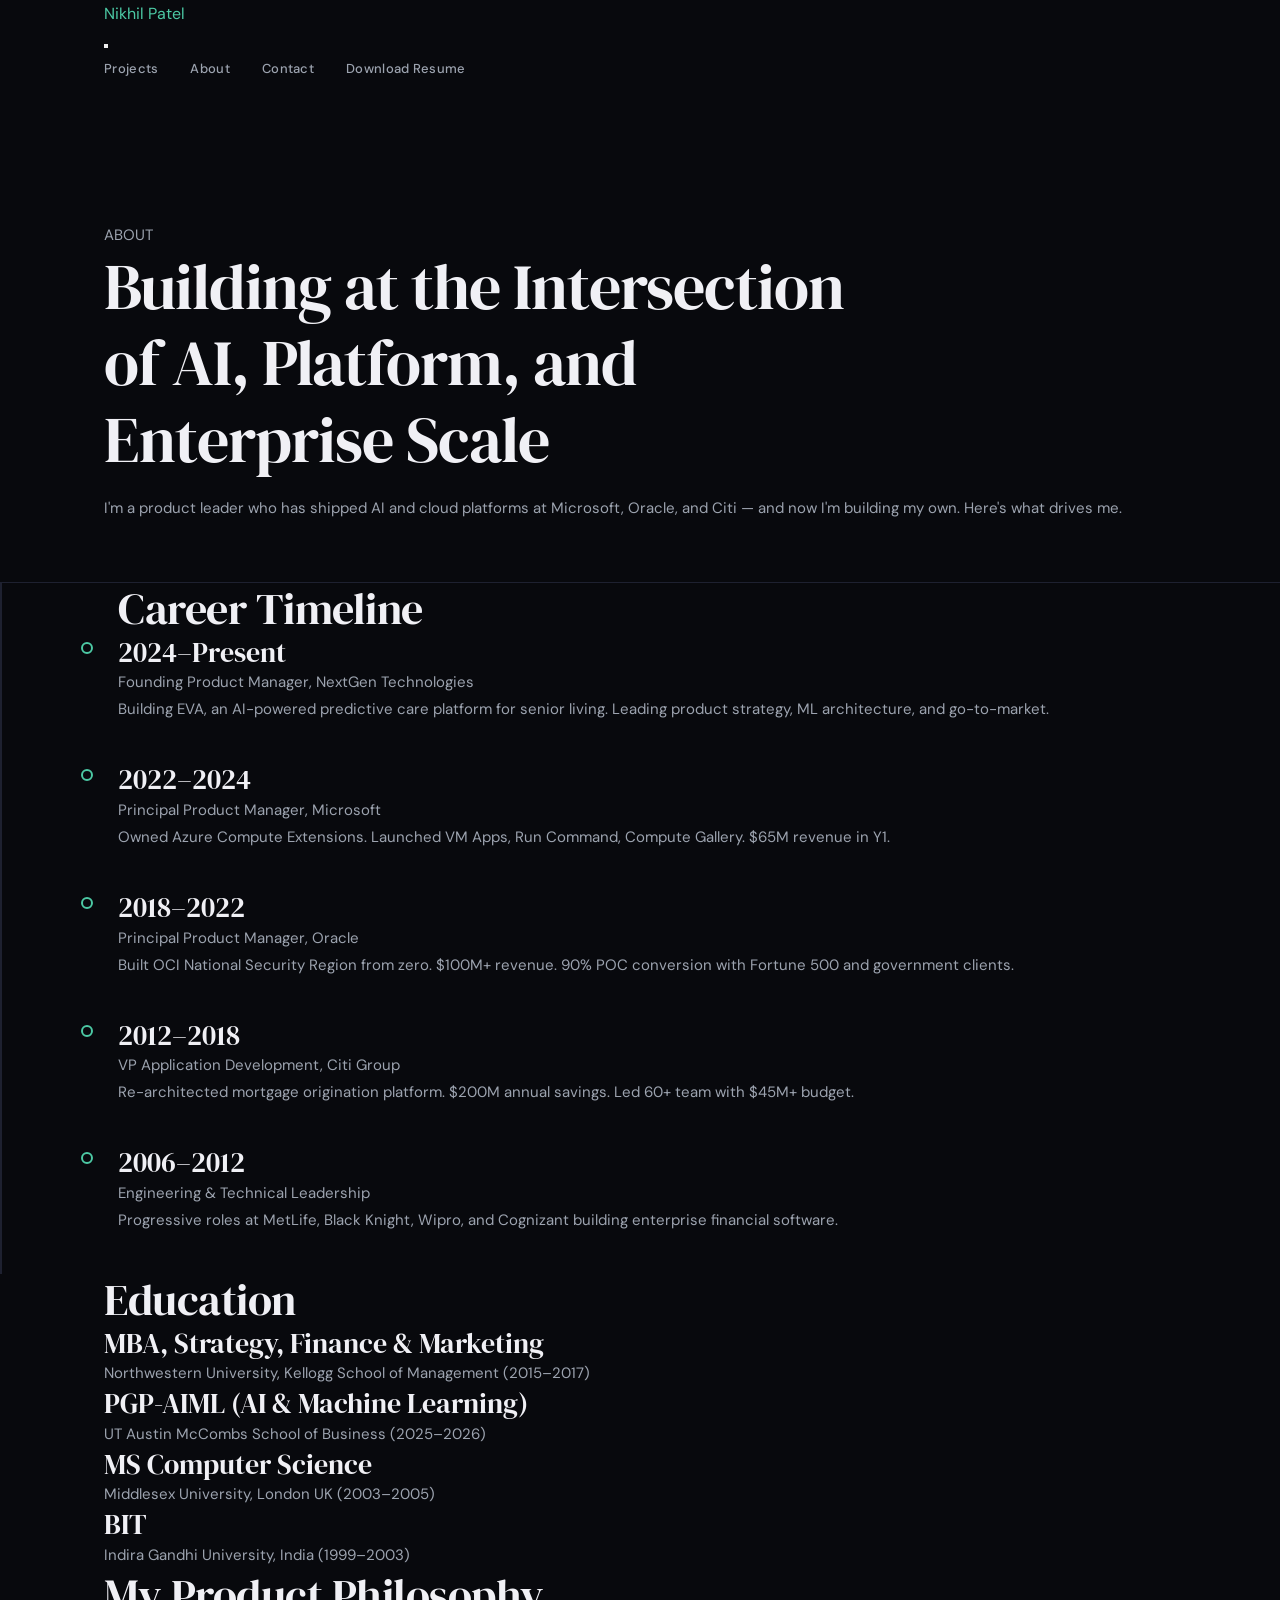
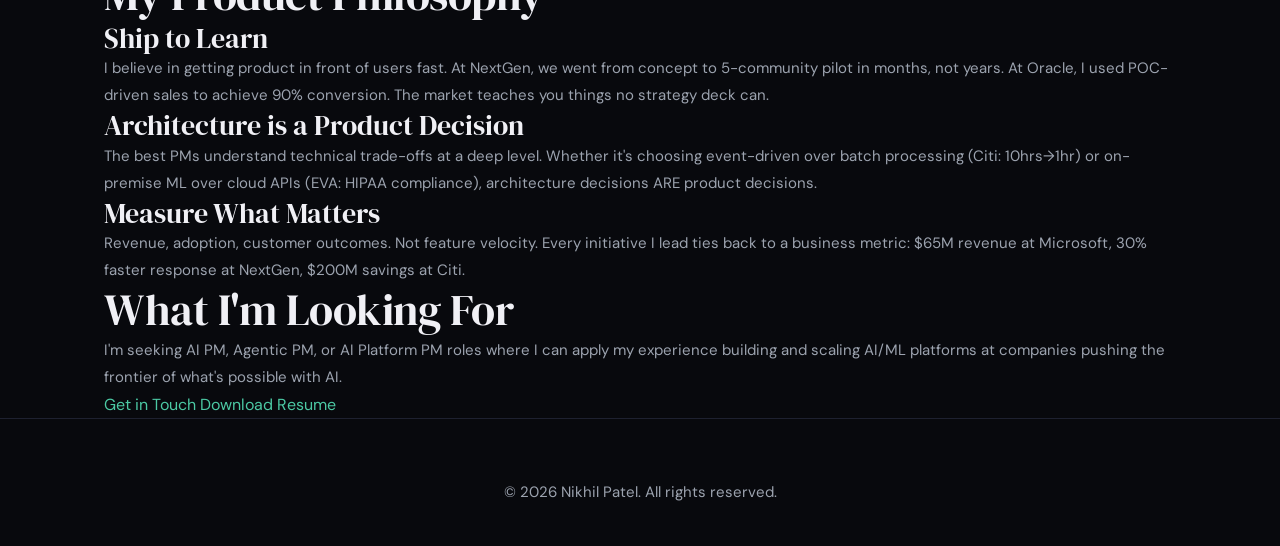
==== about.html @ 4d77e993 "Add files via upload" ====
<!DOCTYPE html>
<html lang="en">
<head>
    <meta charset="UTF-8">
    <meta name="viewport" content="width=device-width, initial-scale=1.0">
    <title>About - Nikhil Patel</title>
    <link rel="stylesheet" href="styles.css">
    <link href="https://fonts.googleapis.com/css2?family=DM+Sans:wght@400;500;700&family=DM+Serif+Display:wght@400&display=swap" rel="stylesheet">
</head>
<body>
    <!-- Navigation -->
    <nav class="navbar">
        <div class="container">
            <div class="nav-wrapper">
                <div class="nav-brand">
                    <a href="index.html">Nikhil Patel</a>
                </div>
                <button class="hamburger" id="hamburger">
                    <span></span>
                    <span></span>
                    <span></span>
                </button>
                <ul class="nav-links" id="navLinks">
                    <li><a href="index.html#projects">Projects</a></li>
                    <li><a href="about.html">About</a></li>
                    <li><a href="contact.html">Contact</a></li>
                    <li><a href="Nikhil_Resume.pdf" class="cta-button">Download Resume</a></li>
                </ul>
            </div>
        </div>
    </nav>

    <!-- Page Header -->
    <header class="page-header">
        <div class="container">
            <div class="header-content">
                <p class="eyebrow">ABOUT</p>
                <h1>Building at the Intersection of AI, Platform, and Enterprise Scale</h1>
                <p class="description">I'm a product leader who has shipped AI and cloud platforms at Microsoft, Oracle, and Citi — and now I'm building my own. Here's what drives me.</p>
            </div>
        </div>
    </header>

    <!-- Career Timeline -->
    <section class="timeline">
        <div class="container">
            <h2>Career Timeline</h2>
            <div class="timeline-content">
                <div class="timeline-item">
                    <div class="timeline-marker"></div>
                    <div class="timeline-body">
                        <h3>2024–Present</h3>
                        <p class="position">Founding Product Manager, NextGen Technologies</p>
                        <p>Building EVA, an AI-powered predictive care platform for senior living. Leading product strategy, ML architecture, and go-to-market.</p>
                    </div>
                </div>

                <div class="timeline-item">
                    <div class="timeline-marker"></div>
                    <div class="timeline-body">
                        <h3>2022–2024</h3>
                        <p class="position">Principal Product Manager, Microsoft</p>
                        <p>Owned Azure Compute Extensions. Launched VM Apps, Run Command, Compute Gallery. $65M revenue in Y1.</p>
                    </div>
                </div>

                <div class="timeline-item">
                    <div class="timeline-marker"></div>
                    <div class="timeline-body">
                        <h3>2018–2022</h3>
                        <p class="position">Principal Product Manager, Oracle</p>
                        <p>Built OCI National Security Region from zero. $100M+ revenue. 90% POC conversion with Fortune 500 and government clients.</p>
                    </div>
                </div>

                <div class="timeline-item">
                    <div class="timeline-marker"></div>
                    <div class="timeline-body">
                        <h3>2012–2018</h3>
                        <p class="position">VP Application Development, Citi Group</p>
                        <p>Re-architected mortgage origination platform. $200M annual savings. Led 60+ team with $45M+ budget.</p>
                    </div>
                </div>

                <div class="timeline-item">
                    <div class="timeline-marker"></div>
                    <div class="timeline-body">
                        <h3>2006–2012</h3>
                        <p class="position">Engineering & Technical Leadership</p>
                        <p>Progressive roles at MetLife, Black Knight, Wipro, and Cognizant building enterprise financial software.</p>
                    </div>
                </div>
            </div>
        </div>
    </section>

    <!-- Education -->
    <section class="education">
        <div class="container">
            <h2>Education</h2>
            <div class="education-grid">
                <div class="education-card">
                    <h3>MBA, Strategy, Finance & Marketing</h3>
                    <p>Northwestern University, Kellogg School of Management (2015–2017)</p>
                </div>
                <div class="education-card">
                    <h3>PGP-AIML (AI & Machine Learning)</h3>
                    <p>UT Austin McCombs School of Business (2025–2026)</p>
                </div>
                <div class="education-card">
                    <h3>MS Computer Science</h3>
                    <p>Middlesex University, London UK (2003–2005)</p>
                </div>
                <div class="education-card">
                    <h3>BIT</h3>
                    <p>Indira Gandhi University, India (1999–2003)</p>
                </div>
            </div>
        </div>
    </section>

    <!-- Product Philosophy -->
    <section class="philosophy">
        <div class="container">
            <h2>My Product Philosophy</h2>
            <div class="philosophy-grid">
                <div class="philosophy-card">
                    <h3>Ship to Learn</h3>
                    <p>I believe in getting product in front of users fast. At NextGen, we went from concept to 5-community pilot in months, not years. At Oracle, I used POC-driven sales to achieve 90% conversion. The market teaches you things no strategy deck can.</p>
                </div>
                <div class="philosophy-card">
                    <h3>Architecture is a Product Decision</h3>
                    <p>The best PMs understand technical trade-offs at a deep level. Whether it's choosing event-driven over batch processing (Citi: 10hrs→1hr) or on-premise ML over cloud APIs (EVA: HIPAA compliance), architecture decisions ARE product decisions.</p>
                </div>
                <div class="philosophy-card">
                    <h3>Measure What Matters</h3>
                    <p>Revenue, adoption, customer outcomes. Not feature velocity. Every initiative I lead ties back to a business metric: $65M revenue at Microsoft, 30% faster response at NextGen, $200M savings at Citi.</p>
                </div>
            </div>
        </div>
    </section>

    <!-- What I'm Looking For -->
    <section class="looking-for">
        <div class="container">
            <h2>What I'm Looking For</h2>
            <p>I'm seeking AI PM, Agentic PM, or AI Platform PM roles where I can apply my experience building and scaling AI/ML platforms at companies pushing the frontier of what's possible with AI.</p>
            <div class="button-group">
                <a href="contact.html" class="cta-button">Get in Touch</a>
                <a href="Nikhil_Resume.pdf" class="cta-button secondary">Download Resume</a>
            </div>
        </div>
    </section>

    <!-- Footer -->
    <footer class="footer">
        <div class="container">
            <p>&copy; 2026 Nikhil Patel. All rights reserved.</p>
        </div>
    </footer>

    <script>
        const hamburger = document.getElementById('hamburger');
        const navLinks = document.getElementById('navLinks');

        hamburger.addEventListener('click', () => {
            navLinks.classList.toggle('active');
            hamburger.classList.toggle('active');
        });

        // Close menu when a link is clicked
        document.querySelectorAll('.nav-links a').forEach(link => {
            link.addEventListener('click', () => {
                navLinks.classList.remove('active');
                hamburger.classList.remove('active');
            });
        });
    </script>
</body>
</html>
---- styles.css ----
/* ============================================
   NIKHIL PATEL — PORTFOLIO DESIGN SYSTEM
   Dark & Bold Executive Portfolio
   ============================================ */

/* --- CSS VARIABLES --- */
:root {
  --bg-primary: #08090d;
  --bg-secondary: #0f1117;
  --bg-card: #14161e;
  --bg-card-hover: #1a1d27;
  --bg-accent: #1c1f2b;
  --text-primary: #f0f0f5;
  --text-secondary: #9ca3af;
  --text-muted: #6b7280;
  --accent: #4CC9A4;
  --accent-dark: #1B7A64;
  --gold: #E8B86D;
  --blue: #3b82f6;
  --red: #ef4444;
  --purple: #8b5cf6;
  --border: #1e2130;
  --border-light: #2a2d3a;
  --white: #ffffff;
  --navy: #0C1F3F;
  --radius-sm: 6px;
  --radius-md: 10px;
  --radius-lg: 16px;
  --radius-xl: 24px;
  --shadow-sm: 0 1px 3px rgba(0,0,0,0.3);
  --shadow-md: 0 4px 12px rgba(0,0,0,0.4);
  --shadow-lg: 0 8px 30px rgba(0,0,0,0.5);
  --shadow-glow: 0 0 40px rgba(76, 201, 164, 0.08);
  --transition-fast: 150ms ease;
  --transition-base: 250ms ease;
  --transition-slow: 400ms ease;
  --max-width: 1200px;
  --max-width-narrow: 800px;
}

/* --- RESET --- */
*, *::before, *::after {
  margin: 0;
  padding: 0;
  box-sizing: border-box;
}

html {
  scroll-behavior: smooth;
  -webkit-text-size-adjust: 100%;
}

body {
  font-family: 'DM Sans', -apple-system, BlinkMacSystemFont, sans-serif;
  background: var(--bg-primary);
  color: var(--text-primary);
  line-height: 1.7;
  overflow-x: hidden;
  -webkit-font-smoothing: antialiased;
}

/* --- TYPOGRAPHY --- */
h1, h2, h3, h4, h5, h6 {
  font-family: 'DM Serif Display', Georgia, serif;
  color: var(--text-primary);
  line-height: 1.2;
  font-weight: 400;
}

h1 { font-size: clamp(36px, 5vw, 64px); letter-spacing: -1px; }
h2 { font-size: clamp(28px, 3.5vw, 44px); letter-spacing: -0.5px; }
h3 { font-size: clamp(20px, 2.5vw, 28px); }
h4 { font-size: clamp(16px, 1.5vw, 20px); }

p {
  font-size: 15px;
  color: var(--text-secondary);
  line-height: 1.8;
}

a {
  color: var(--accent);
  text-decoration: none;
  transition: color var(--transition-fast);
}
a:hover { color: var(--gold); }

strong { color: var(--text-primary); }

/* --- NAVIGATION --- */
.nav {
  position: fixed;
  top: 0;
  left: 0;
  right: 0;
  height: 64px;
  background: rgba(8, 9, 13, 0.85);
  backdrop-filter: blur(12px);
  -webkit-backdrop-filter: blur(12px);
  border-bottom: 1px solid var(--border);
  z-index: 100;
  display: flex;
  align-items: center;
  justify-content: space-between;
  padding: 0 5%;
}

.nav-name {
  font-family: 'DM Serif Display', serif;
  font-size: 18px;
  color: var(--text-primary);
  text-decoration: none;
  letter-spacing: -0.3px;
}
.nav-name span { color: var(--accent); }

.nav-links {
  display: flex;
  list-style: none;
  gap: 32px;
  align-items: center;
}

.nav-links a {
  font-size: 13px;
  font-weight: 500;
  color: var(--text-secondary);
  text-decoration: none;
  letter-spacing: 0.3px;
  transition: color var(--transition-fast);
}
.nav-links a:hover,
.nav-links a.active { color: var(--text-primary); }

.nav-cta {
  background: var(--accent-dark);
  color: var(--white) !important;
  padding: 8px 20px;
  border-radius: var(--radius-sm);
  font-size: 13px;
  font-weight: 600;
  transition: background var(--transition-fast);
}
.nav-cta:hover { background: var(--accent); color: var(--white) !important; }

.nav-hamburger {
  display: none;
  flex-direction: column;
  gap: 5px;
  cursor: pointer;
  background: none;
  border: none;
  padding: 4px;
}
.nav-hamburger span {
  width: 22px;
  height: 2px;
  background: var(--text-primary);
  transition: all var(--transition-base);
}

/* --- LAYOUT --- */
.container {
  max-width: var(--max-width);
  margin: 0 auto;
  padding: 0 5%;
}

.container-narrow {
  max-width: var(--max-width-narrow);
  margin: 0 auto;
  padding: 0 5%;
}

.section {
  padding: 100px 0;
}

.section-label {
  display: inline-block;
  font-size: 11px;
  font-weight: 700;
  letter-spacing: 2px;
  text-transform: uppercase;
  color: var(--accent);
  margin-bottom: 16px;
}

.section-border {
  border-top: 1px solid var(--border);
}

/* --- HERO --- */
.hero {
  min-height: 100vh;
  display: flex;
  align-items: center;
  padding-top: 64px;
  position: relative;
  overflow: hidden;
}

.hero::before {
  content: '';
  position: absolute;
  top: -20%;
  right: -10%;
  width: 600px;
  height: 600px;
  background: radial-gradient(circle, rgba(76, 201, 164, 0.06) 0%, transparent 70%);
  border-radius: 50%;
  pointer-events: none;
}

.hero-eyebrow {
  font-size: 13px;
  font-weight: 600;
  letter-spacing: 2px;
  text-transform: uppercase;
  color: var(--accent);
  margin-bottom: 20px;
}

.hero h1 {
  margin-bottom: 24px;
}

.hero h1 em {
  font-style: normal;
  color: var(--accent);
}

.hero-subtitle {
  font-size: 18px;
  color: var(--text-secondary);
  max-width: 600px;
  line-height: 1.8;
  margin-bottom: 40px;
}

.hero-stats {
  display: flex;
  gap: 48px;
  margin-bottom: 40px;
  padding-top: 32px;
  border-top: 1px solid var(--border);
}

.hero-stat-value {
  font-family: 'DM Serif Display', serif;
  font-size: 36px;
  color: var(--text-primary);
  line-height: 1;
  margin-bottom: 4px;
}
.hero-stat-value span { color: var(--accent); }

.hero-stat-label {
  font-size: 12px;
  color: var(--text-muted);
  text-transform: uppercase;
  letter-spacing: 1px;
}

/* --- BUTTONS --- */
.btn {
  display: inline-flex;
  align-items: center;
  gap: 8px;
  padding: 14px 28px;
  border-radius: var(--radius-md);
  font-size: 14px;
  font-weight: 600;
  text-decoration: none;
  transition: all var(--transition-fast);
  cursor: pointer;
  border: none;
}

.btn-primary {
  background: var(--accent-dark);
  color: var(--white);
}
.btn-primary:hover {
  background: var(--accent);
  color: var(--white);
  transform: translateY(-1px);
  box-shadow: 0 4px 20px rgba(76, 201, 164, 0.2);
}

.btn-secondary {
  background: transparent;
  color: var(--text-secondary);
  border: 1px solid var(--border-light);
}
.btn-secondary:hover {
  border-color: var(--accent);
  color: var(--accent);
}

.btn-ghost {
  background: transparent;
  color: var(--accent);
  padding: 14px 0;
}
.btn-ghost:hover { color: var(--gold); }

/* --- CARDS --- */
.card {
  background: var(--bg-card);
  border: 1px solid var(--border);
  border-radius: var(--radius-lg);
  padding: 32px;
  transition: all var(--transition-base);
}

.card:hover {
  border-color: var(--border-light);
  background: var(--bg-card-hover);
  transform: translateY(-2px);
  box-shadow: var(--shadow-lg);
}

.card-accent {
  border-left: 3px solid var(--accent);
}

.card-gold { border-left-color: var(--gold); }
.card-blue { border-left-color: var(--blue); }
.card-purple { border-left-color: var(--purple); }

/* --- PROJECT CARDS --- */
.project-card {
  display: block;
  background: var(--bg-card);
  border: 1px solid var(--border);
  border-radius: var(--radius-lg);
  padding: 40px;
  text-decoration: none;
  transition: all var(--transition-base);
  position: relative;
  overflow: hidden;
}

.project-card::before {
  content: '';
  position: absolute;
  top: 0;
  left: 0;
  right: 0;
  height: 3px;
  background: linear-gradient(90deg, var(--accent), var(--gold));
  opacity: 0;
  transition: opacity var(--transition-base);
}

.project-card:hover {
  border-color: var(--border-light);
  transform: translateY(-4px);
  box-shadow: var(--shadow-lg);
}

.project-card:hover::before { opacity: 1; }

.project-company {
  font-size: 12px;
  font-weight: 600;
  letter-spacing: 1.5px;
  text-transform: uppercase;
  color: var(--accent);
  margin-bottom: 12px;
}

.project-card h3 {
  color: var(--text-primary);
  margin-bottom: 12px;
}

.project-card p {
  color: var(--text-secondary);
  font-size: 14px;
  margin-bottom: 20px;
}

.project-meta {
  display: flex;
  gap: 24px;
  flex-wrap: wrap;
}

.project-metric {
  font-size: 13px;
  color: var(--text-muted);
}
.project-metric strong {
  color: var(--gold);
  font-weight: 600;
}

/* --- ARCHITECTURE DIAGRAM --- */
.arch-diagram {
  background: var(--bg-secondary);
  border: 1px solid var(--border);
  border-radius: var(--radius-lg);
  padding: 40px;
  margin: 32px 0;
  overflow-x: auto;
}

.arch-layer {
  display: flex;
  align-items: center;
  gap: 12px;
  margin-bottom: 16px;
  flex-wrap: wrap;
}

.arch-label {
  font-size: 11px;
  font-weight: 700;
  letter-spacing: 1.5px;
  text-transform: uppercase;
  color: var(--text-muted);
  min-width: 120px;
  flex-shrink: 0;
}

.arch-block {
  display: inline-flex;
  align-items: center;
  gap: 6px;
  padding: 10px 16px;
  background: var(--bg-card);
  border: 1px solid var(--border);
  border-radius: var(--radius-sm);
  font-size: 12px;
  font-weight: 500;
  color: var(--text-secondary);
  white-space: nowrap;
}

.arch-block.highlight {
  border-color: var(--accent);
  color: var(--accent);
  background: rgba(76, 201, 164, 0.05);
}

.arch-connector {
  text-align: center;
  padding: 8px 0;
  color: var(--text-muted);
  font-size: 18px;
}

/* --- TRADE-OFF TABLE --- */
.tradeoff-table {
  width: 100%;
  border-collapse: collapse;
  margin: 24px 0;
}

.tradeoff-table th {
  text-align: left;
  font-family: 'DM Sans', sans-serif;
  font-size: 11px;
  font-weight: 700;
  letter-spacing: 1px;
  text-transform: uppercase;
  color: var(--text-muted);
  padding: 12px 16px;
  border-bottom: 1px solid var(--border);
}

.tradeoff-table td {
  padding: 16px;
  border-bottom: 1px solid var(--border);
  font-size: 14px;
  color: var(--text-secondary);
  vertical-align: top;
}

.tradeoff-table tr:hover td {
  background: var(--bg-card);
}

.tag {
  display: inline-block;
  padding: 3px 10px;
  border-radius: 100px;
  font-size: 11px;
  font-weight: 600;
  letter-spacing: 0.5px;
}
.tag-green { background: rgba(76,201,164,0.1); color: var(--accent); }
.tag-gold { background: rgba(232,184,109,0.1); color: var(--gold); }
.tag-blue { background: rgba(59,130,246,0.1); color: var(--blue); }
.tag-red { background: rgba(239,68,68,0.1); color: var(--red); }

/* --- METRICS GRID --- */
.metrics-grid {
  display: grid;
  grid-template-columns: repeat(auto-fit, minmax(200px, 1fr));
  gap: 20px;
  margin: 32px 0;
}

.metric-card {
  background: var(--bg-card);
  border: 1px solid var(--border);
  border-radius: var(--radius-md);
  padding: 24px;
  text-align: center;
}

.metric-value {
  font-family: 'DM Serif Display', serif;
  font-size: 32px;
  color: var(--accent);
  line-height: 1;
  margin-bottom: 8px;
}

.metric-label {
  font-size: 12px;
  color: var(--text-muted);
  text-transform: uppercase;
  letter-spacing: 0.5px;
}

/* --- TIMELINE --- */
.timeline {
  position: relative;
  padding-left: 32px;
}

.timeline::before {
  content: '';
  position: absolute;
  left: 0;
  top: 0;
  bottom: 0;
  width: 2px;
  background: var(--border);
}

.timeline-item {
  position: relative;
  padding-bottom: 40px;
}

.timeline-item::before {
  content: '';
  position: absolute;
  left: -37px;
  top: 6px;
  width: 12px;
  height: 12px;
  border-radius: 50%;
  background: var(--bg-primary);
  border: 2px solid var(--accent);
}

.timeline-date {
  font-size: 12px;
  font-weight: 600;
  color: var(--accent);
  letter-spacing: 0.5px;
  margin-bottom: 8px;
}

.timeline-title {
  font-family: 'DM Serif Display', serif;
  font-size: 20px;
  color: var(--text-primary);
  margin-bottom: 4px;
}

.timeline-company {
  font-size: 14px;
  color: var(--text-muted);
  margin-bottom: 12px;
}

/* --- PAGE HEADER (for project pages) --- */
.page-header {
  padding: 140px 0 60px;
  border-bottom: 1px solid var(--border);
}

.page-header-eyebrow {
  font-size: 12px;
  font-weight: 600;
  letter-spacing: 2px;
  text-transform: uppercase;
  color: var(--accent);
  margin-bottom: 16px;
}

.page-header h1 {
  margin-bottom: 16px;
  max-width: 800px;
}

.page-header-desc {
  font-size: 17px;
  color: var(--text-secondary);
  max-width: 700px;
  line-height: 1.8;
}

/* --- CONTENT SECTIONS --- */
.content-section {
  padding: 60px 0;
  border-bottom: 1px solid var(--border);
}

.content-section:last-child { border-bottom: none; }

.content-section h2 {
  margin-bottom: 20px;
}

.content-section h3 {
  margin-bottom: 12px;
  margin-top: 32px;
}

.content-section p {
  margin-bottom: 16px;
  max-width: 800px;
}

.two-col {
  display: grid;
  grid-template-columns: 1fr 1fr;
  gap: 40px;
  margin-top: 32px;
}

/* --- FOOTER --- */
.footer {
  border-top: 1px solid var(--border);
  padding: 60px 0 40px;
  text-align: center;
}

.footer-name {
  font-family: 'DM Serif Display', serif;
  font-size: 20px;
  color: var(--text-primary);
  margin-bottom: 12px;
}

.footer-links {
  display: flex;
  justify-content: center;
  gap: 32px;
  margin-bottom: 24px;
}

.footer-links a {
  font-size: 13px;
  color: var(--text-muted);
}
.footer-links a:hover { color: var(--accent); }

.footer-copy {
  font-size: 12px;
  color: var(--text-muted);
}

/* --- PILL TAGS --- */
.pill-row {
  display: flex;
  flex-wrap: wrap;
  gap: 8px;
  margin: 16px 0;
}

.pill {
  display: inline-block;
  padding: 6px 14px;
  background: var(--bg-accent);
  border: 1px solid var(--border);
  border-radius: 100px;
  font-size: 12px;
  font-weight: 500;
  color: var(--text-secondary);
}

/* --- CTA BANNER --- */
.cta-banner {
  background: linear-gradient(135deg, var(--bg-card) 0%, rgba(76, 201, 164, 0.05) 100%);
  border: 1px solid var(--border);
  border-radius: var(--radius-xl);
  padding: 60px;
  text-align: center;
  margin: 60px 0;
}

.cta-banner h2 { margin-bottom: 16px; }
.cta-banner p { margin: 0 auto 32px; max-width: 500px; }

/* --- RESPONSIVE --- */
@media (max-width: 1024px) {
  .two-col { grid-template-columns: 1fr; }
  .hero-stats { gap: 32px; }
}

@media (max-width: 768px) {
  .nav-links { display: none; }
  .nav-links.active {
    display: flex;
    flex-direction: column;
    position: absolute;
    top: 64px;
    left: 0;
    right: 0;
    background: var(--bg-primary);
    border-bottom: 1px solid var(--border);
    padding: 24px 5%;
    gap: 16px;
  }
  .nav-hamburger { display: flex; }

  .hero { min-height: auto; padding: 120px 0 60px; }
  .hero-stats { flex-wrap: wrap; gap: 24px; }

  .section { padding: 60px 0; }
  .page-header { padding: 100px 0 40px; }
  .content-section { padding: 40px 0; }

  .project-card { padding: 24px; }
  .card { padding: 24px; }
  .cta-banner { padding: 40px 24px; }
  .arch-diagram { padding: 24px; overflow-x: auto; }
  .arch-label { min-width: 80px; font-size: 10px; }

  .metrics-grid { grid-template-columns: repeat(2, 1fr); }

  .tradeoff-table { font-size: 13px; }
  .tradeoff-table th, .tradeoff-table td { padding: 10px 8px; }

  .footer-links { gap: 20px; }
}

@media (max-width: 480px) {
  h1 { font-size: 28px; }
  h2 { font-size: 24px; }
  .hero-stat-value { font-size: 28px; }
  .metrics-grid { grid-template-columns: 1fr; }
  .hero-stats { flex-direction: column; gap: 16px; }
  .project-meta { flex-direction: column; gap: 8px; }
}

/* --- ANIMATIONS --- */
@keyframes fadeUp {
  from { opacity: 0; transform: translateY(20px); }
  to { opacity: 1; transform: translateY(0); }
}

.fade-up {
  opacity: 0;
  animation: fadeUp 0.6s ease forwards;
}
.delay-1 { animation-delay: 0.1s; }
.delay-2 { animation-delay: 0.2s; }
.delay-3 { animation-delay: 0.3s; }
.delay-4 { animation-delay: 0.4s; }
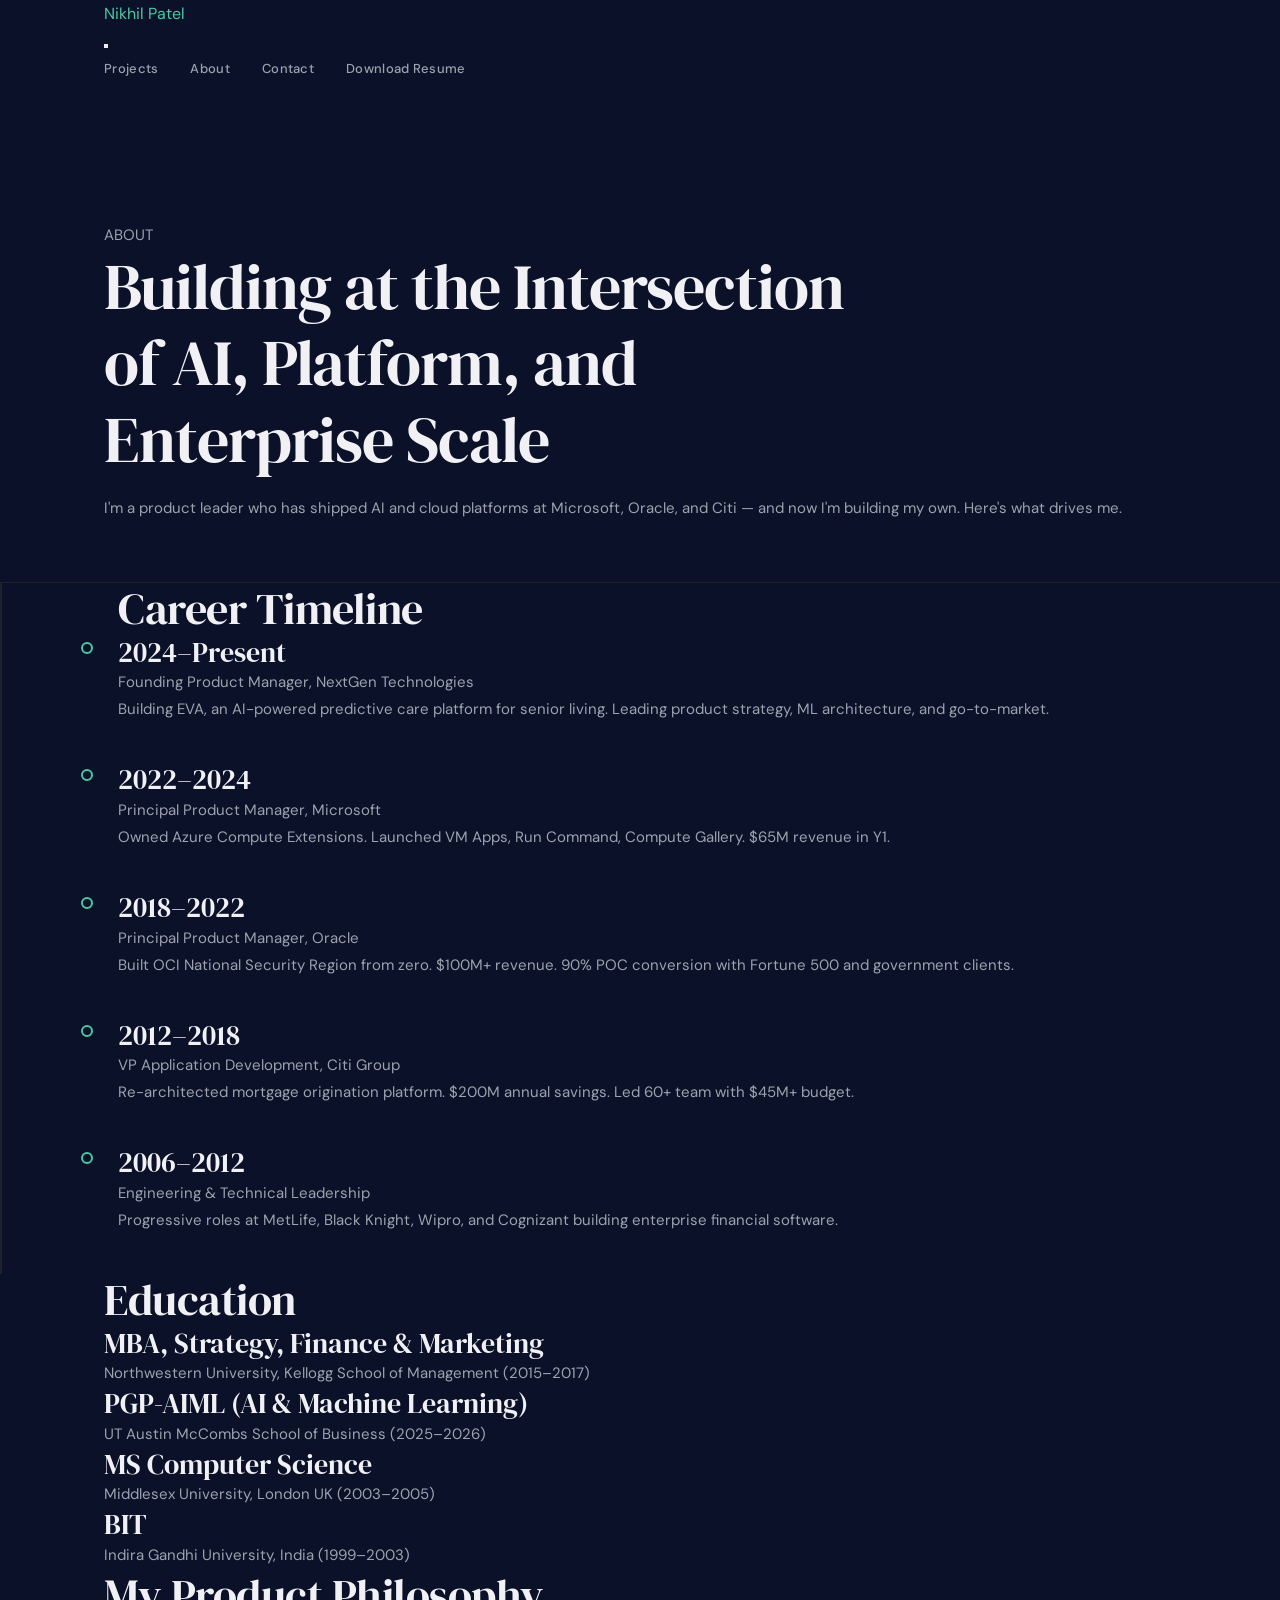
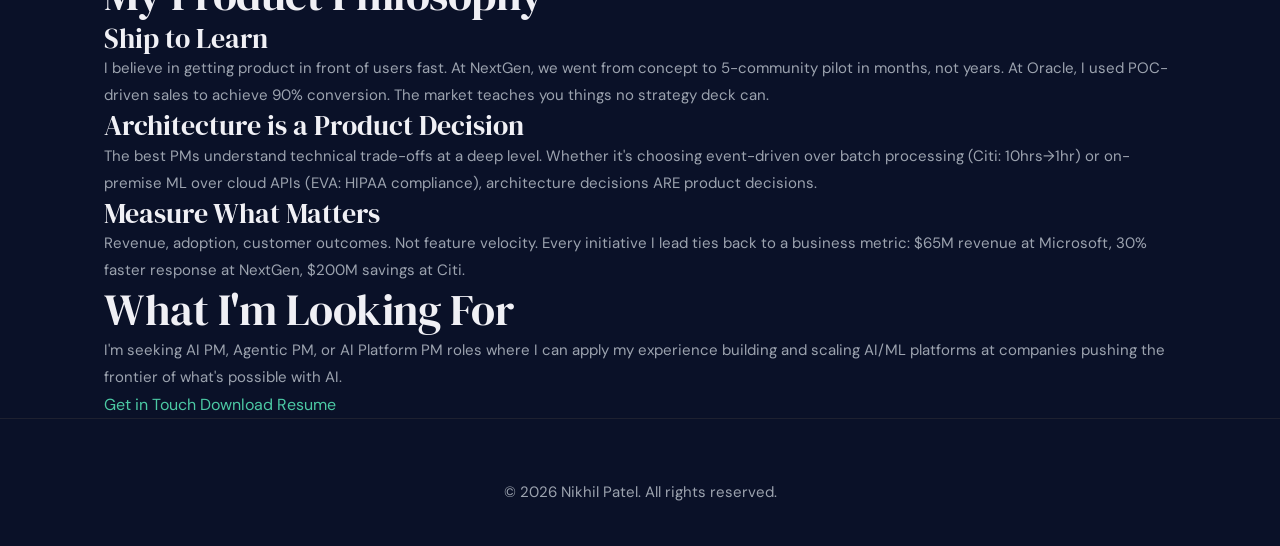
==== commit ac79cc03: "Refresh design system + integrate NextGen ROI story - Warm up palette: midnight-blue backgrounds (#0" ====
--- a/about.html
+++ b/about.html
@@ -1,180 +1,180 @@
-<!DOCTYPE html>
-<html lang="en">
-<head>
-    <meta charset="UTF-8">
-    <meta name="viewport" content="width=device-width, initial-scale=1.0">
-    <title>About - Nikhil Patel</title>
-    <link rel="stylesheet" href="styles.css">
-    <link href="https://fonts.googleapis.com/css2?family=DM+Sans:wght@400;500;700&family=DM+Serif+Display:wght@400&display=swap" rel="stylesheet">
-</head>
-<body>
-    <!-- Navigation -->
-    <nav class="navbar">
-        <div class="container">
-            <div class="nav-wrapper">
-                <div class="nav-brand">
-                    <a href="index.html">Nikhil Patel</a>
-                </div>
-                <button class="hamburger" id="hamburger">
-                    <span></span>
-                    <span></span>
-                    <span></span>
-                </button>
-                <ul class="nav-links" id="navLinks">
-                    <li><a href="index.html#projects">Projects</a></li>
-                    <li><a href="about.html">About</a></li>
-                    <li><a href="contact.html">Contact</a></li>
-                    <li><a href="Nikhil_Resume.pdf" class="cta-button">Download Resume</a></li>
-                </ul>
-            </div>
-        </div>
-    </nav>
-
-    <!-- Page Header -->
-    <header class="page-header">
-        <div class="container">
-            <div class="header-content">
-                <p class="eyebrow">ABOUT</p>
-                <h1>Building at the Intersection of AI, Platform, and Enterprise Scale</h1>
-                <p class="description">I'm a product leader who has shipped AI and cloud platforms at Microsoft, Oracle, and Citi — and now I'm building my own. Here's what drives me.</p>
-            </div>
-        </div>
-    </header>
-
-    <!-- Career Timeline -->
-    <section class="timeline">
-        <div class="container">
-            <h2>Career Timeline</h2>
-            <div class="timeline-content">
-                <div class="timeline-item">
-                    <div class="timeline-marker"></div>
-                    <div class="timeline-body">
-                        <h3>2024–Present</h3>
-                        <p class="position">Founding Product Manager, NextGen Technologies</p>
-                        <p>Building EVA, an AI-powered predictive care platform for senior living. Leading product strategy, ML architecture, and go-to-market.</p>
-                    </div>
-                </div>
-
-                <div class="timeline-item">
-                    <div class="timeline-marker"></div>
-                    <div class="timeline-body">
-                        <h3>2022–2024</h3>
-                        <p class="position">Principal Product Manager, Microsoft</p>
-                        <p>Owned Azure Compute Extensions. Launched VM Apps, Run Command, Compute Gallery. $65M revenue in Y1.</p>
-                    </div>
-                </div>
-
-                <div class="timeline-item">
-                    <div class="timeline-marker"></div>
-                    <div class="timeline-body">
-                        <h3>2018–2022</h3>
-                        <p class="position">Principal Product Manager, Oracle</p>
-                        <p>Built OCI National Security Region from zero. $100M+ revenue. 90% POC conversion with Fortune 500 and government clients.</p>
-                    </div>
-                </div>
-
-                <div class="timeline-item">
-                    <div class="timeline-marker"></div>
-                    <div class="timeline-body">
-                        <h3>2012–2018</h3>
-                        <p class="position">VP Application Development, Citi Group</p>
-                        <p>Re-architected mortgage origination platform. $200M annual savings. Led 60+ team with $45M+ budget.</p>
-                    </div>
-                </div>
-
-                <div class="timeline-item">
-                    <div class="timeline-marker"></div>
-                    <div class="timeline-body">
-                        <h3>2006–2012</h3>
-                        <p class="position">Engineering & Technical Leadership</p>
-                        <p>Progressive roles at MetLife, Black Knight, Wipro, and Cognizant building enterprise financial software.</p>
-                    </div>
-                </div>
-            </div>
-        </div>
-    </section>
-
-    <!-- Education -->
-    <section class="education">
-        <div class="container">
-            <h2>Education</h2>
-            <div class="education-grid">
-                <div class="education-card">
-                    <h3>MBA, Strategy, Finance & Marketing</h3>
-                    <p>Northwestern University, Kellogg School of Management (2015–2017)</p>
-                </div>
-                <div class="education-card">
-                    <h3>PGP-AIML (AI & Machine Learning)</h3>
-                    <p>UT Austin McCombs School of Business (2025–2026)</p>
-                </div>
-                <div class="education-card">
-                    <h3>MS Computer Science</h3>
-                    <p>Middlesex University, London UK (2003–2005)</p>
-                </div>
-                <div class="education-card">
-                    <h3>BIT</h3>
-                    <p>Indira Gandhi University, India (1999–2003)</p>
-                </div>
-            </div>
-        </div>
-    </section>
-
-    <!-- Product Philosophy -->
-    <section class="philosophy">
-        <div class="container">
-            <h2>My Product Philosophy</h2>
-            <div class="philosophy-grid">
-                <div class="philosophy-card">
-                    <h3>Ship to Learn</h3>
-                    <p>I believe in getting product in front of users fast. At NextGen, we went from concept to 5-community pilot in months, not years. At Oracle, I used POC-driven sales to achieve 90% conversion. The market teaches you things no strategy deck can.</p>
-                </div>
-                <div class="philosophy-card">
-                    <h3>Architecture is a Product Decision</h3>
-                    <p>The best PMs understand technical trade-offs at a deep level. Whether it's choosing event-driven over batch processing (Citi: 10hrs→1hr) or on-premise ML over cloud APIs (EVA: HIPAA compliance), architecture decisions ARE product decisions.</p>
-                </div>
-                <div class="philosophy-card">
-                    <h3>Measure What Matters</h3>
-                    <p>Revenue, adoption, customer outcomes. Not feature velocity. Every initiative I lead ties back to a business metric: $65M revenue at Microsoft, 30% faster response at NextGen, $200M savings at Citi.</p>
-                </div>
-            </div>
-        </div>
-    </section>
-
-    <!-- What I'm Looking For -->
-    <section class="looking-for">
-        <div class="container">
-            <h2>What I'm Looking For</h2>
-            <p>I'm seeking AI PM, Agentic PM, or AI Platform PM roles where I can apply my experience building and scaling AI/ML platforms at companies pushing the frontier of what's possible with AI.</p>
-            <div class="button-group">
-                <a href="contact.html" class="cta-button">Get in Touch</a>
-                <a href="Nikhil_Resume.pdf" class="cta-button secondary">Download Resume</a>
-            </div>
-        </div>
-    </section>
-
-    <!-- Footer -->
-    <footer class="footer">
-        <div class="container">
-            <p>&copy; 2026 Nikhil Patel. All rights reserved.</p>
-        </div>
-    </footer>
-
-    <script>
-        const hamburger = document.getElementById('hamburger');
-        const navLinks = document.getElementById('navLinks');
-
-        hamburger.addEventListener('click', () => {
-            navLinks.classList.toggle('active');
-            hamburger.classList.toggle('active');
-        });
-
-        // Close menu when a link is clicked
-        document.querySelectorAll('.nav-links a').forEach(link => {
-            link.addEventListener('click', () => {
-                navLinks.classList.remove('active');
-                hamburger.classList.remove('active');
-            });
-        });
-    </script>
-</body>
-</html>
+<!DOCTYPE html>
+<html lang="en">
+<head>
+    <meta charset="UTF-8">
+    <meta name="viewport" content="width=device-width, initial-scale=1.0">
+    <title>About - Nikhil Patel</title>
+    <link rel="stylesheet" href="styles.css">
+    <link href="https://fonts.googleapis.com/css2?family=DM+Sans:wght@400;500;700&family=DM+Serif+Display:wght@400&display=swap" rel="stylesheet">
+</head>
+<body>
+    <!-- Navigation -->
+    <nav class="navbar">
+        <div class="container">
+            <div class="nav-wrapper">
+                <div class="nav-brand">
+                    <a href="index.html">Nikhil Patel</a>
+                </div>
+                <button class="hamburger" id="hamburger">
+                    <span></span>
+                    <span></span>
+                    <span></span>
+                </button>
+                <ul class="nav-links" id="navLinks">
+                    <li><a href="index.html#projects">Projects</a></li>
+                    <li><a href="about.html">About</a></li>
+                    <li><a href="contact.html">Contact</a></li>
+                    <li><a href="Nikhil_Resume.pdf" class="cta-button">Download Resume</a></li>
+                </ul>
+            </div>
+        </div>
+    </nav>
+
+    <!-- Page Header -->
+    <header class="page-header">
+        <div class="container">
+            <div class="header-content">
+                <p class="eyebrow">ABOUT</p>
+                <h1>Building at the Intersection of AI, Platform, and Enterprise Scale</h1>
+                <p class="description">I'm a product leader who has shipped AI and cloud platforms at Microsoft, Oracle, and Citi — and now I'm building my own. Here's what drives me.</p>
+            </div>
+        </div>
+    </header>
+
+    <!-- Career Timeline -->
+    <section class="timeline">
+        <div class="container">
+            <h2>Career Timeline</h2>
+            <div class="timeline-content">
+                <div class="timeline-item">
+                    <div class="timeline-marker"></div>
+                    <div class="timeline-body">
+                        <h3>2024–Present</h3>
+                        <p class="position">Founding Product Manager, NextGen Technologies</p>
+                        <p>Building EVA, an AI-powered predictive care platform for senior living. Leading product strategy, ML architecture, and go-to-market.</p>
+                    </div>
+                </div>
+
+                <div class="timeline-item">
+                    <div class="timeline-marker"></div>
+                    <div class="timeline-body">
+                        <h3>2022–2024</h3>
+                        <p class="position">Principal Product Manager, Microsoft</p>
+                        <p>Owned Azure Compute Extensions. Launched VM Apps, Run Command, Compute Gallery. $65M revenue in Y1.</p>
+                    </div>
+                </div>
+
+                <div class="timeline-item">
+                    <div class="timeline-marker"></div>
+                    <div class="timeline-body">
+                        <h3>2018–2022</h3>
+                        <p class="position">Principal Product Manager, Oracle</p>
+                        <p>Built OCI National Security Region from zero. $100M+ revenue. 90% POC conversion with Fortune 500 and government clients.</p>
+                    </div>
+                </div>
+
+                <div class="timeline-item">
+                    <div class="timeline-marker"></div>
+                    <div class="timeline-body">
+                        <h3>2012–2018</h3>
+                        <p class="position">VP Application Development, Citi Group</p>
+                        <p>Re-architected mortgage origination platform. $200M annual savings. Led 60+ team with $45M+ budget.</p>
+                    </div>
+                </div>
+
+                <div class="timeline-item">
+                    <div class="timeline-marker"></div>
+                    <div class="timeline-body">
+                        <h3>2006–2012</h3>
+                        <p class="position">Engineering & Technical Leadership</p>
+                        <p>Progressive roles at MetLife, Black Knight, Wipro, and Cognizant building enterprise financial software.</p>
+                    </div>
+                </div>
+            </div>
+        </div>
+    </section>
+
+    <!-- Education -->
+    <section class="education">
+        <div class="container">
+            <h2>Education</h2>
+            <div class="education-grid">
+                <div class="education-card">
+                    <h3>MBA, Strategy, Finance & Marketing</h3>
+                    <p>Northwestern University, Kellogg School of Management (2015–2017)</p>
+                </div>
+                <div class="education-card">
+                    <h3>PGP-AIML (AI & Machine Learning)</h3>
+                    <p>UT Austin McCombs School of Business (2025–2026)</p>
+                </div>
+                <div class="education-card">
+                    <h3>MS Computer Science</h3>
+                    <p>Middlesex University, London UK (2003–2005)</p>
+                </div>
+                <div class="education-card">
+                    <h3>BIT</h3>
+                    <p>Indira Gandhi University, India (1999–2003)</p>
+                </div>
+            </div>
+        </div>
+    </section>
+
+    <!-- Product Philosophy -->
+    <section class="philosophy">
+        <div class="container">
+            <h2>My Product Philosophy</h2>
+            <div class="philosophy-grid">
+                <div class="philosophy-card">
+                    <h3>Ship to Learn</h3>
+                    <p>I believe in getting product in front of users fast. At NextGen, we went from concept to 5-community pilot in months, not years. At Oracle, I used POC-driven sales to achieve 90% conversion. The market teaches you things no strategy deck can.</p>
+                </div>
+                <div class="philosophy-card">
+                    <h3>Architecture is a Product Decision</h3>
+                    <p>The best PMs understand technical trade-offs at a deep level. Whether it's choosing event-driven over batch processing (Citi: 10hrs→1hr) or on-premise ML over cloud APIs (EVA: HIPAA compliance), architecture decisions ARE product decisions.</p>
+                </div>
+                <div class="philosophy-card">
+                    <h3>Measure What Matters</h3>
+                    <p>Revenue, adoption, customer outcomes. Not feature velocity. Every initiative I lead ties back to a business metric: $65M revenue at Microsoft, 30% faster response at NextGen, $200M savings at Citi.</p>
+                </div>
+            </div>
+        </div>
+    </section>
+
+    <!-- What I'm Looking For -->
+    <section class="looking-for">
+        <div class="container">
+            <h2>What I'm Looking For</h2>
+            <p>I'm seeking AI PM, Agentic PM, or AI Platform PM roles where I can apply my experience building and scaling AI/ML platforms at companies pushing the frontier of what's possible with AI.</p>
+            <div class="button-group">
+                <a href="contact.html" class="cta-button">Get in Touch</a>
+                <a href="Nikhil_Resume.pdf" class="cta-button secondary">Download Resume</a>
+            </div>
+        </div>
+    </section>
+
+    <!-- Footer -->
+    <footer class="footer">
+        <div class="container">
+            <p>&copy; 2026 Nikhil Patel. All rights reserved.</p>
+        </div>
+    </footer>
+
+    <script>
+        const hamburger = document.getElementById('hamburger');
+        const navLinks = document.getElementById('navLinks');
+
+        hamburger.addEventListener('click', () => {
+            navLinks.classList.toggle('active');
+            hamburger.classList.toggle('active');
+        });
+
+        // Close menu when a link is clicked
+        document.querySelectorAll('.nav-links a').forEach(link => {
+            link.addEventListener('click', () => {
+                navLinks.classList.remove('active');
+                hamburger.classList.remove('active');
+            });
+        });
+    </script>
+</body>
+</html>
--- a/styles.css
+++ b/styles.css
@@ -1,769 +1,769 @@
-/* ============================================
-   NIKHIL PATEL — PORTFOLIO DESIGN SYSTEM
-   Dark & Bold Executive Portfolio
-   ============================================ */
-
-/* --- CSS VARIABLES --- */
-:root {
-  --bg-primary: #08090d;
-  --bg-secondary: #0f1117;
-  --bg-card: #14161e;
-  --bg-card-hover: #1a1d27;
-  --bg-accent: #1c1f2b;
-  --text-primary: #f0f0f5;
-  --text-secondary: #9ca3af;
-  --text-muted: #6b7280;
-  --accent: #4CC9A4;
-  --accent-dark: #1B7A64;
-  --gold: #E8B86D;
-  --blue: #3b82f6;
-  --red: #ef4444;
-  --purple: #8b5cf6;
-  --border: #1e2130;
-  --border-light: #2a2d3a;
-  --white: #ffffff;
-  --navy: #0C1F3F;
-  --radius-sm: 6px;
-  --radius-md: 10px;
-  --radius-lg: 16px;
-  --radius-xl: 24px;
-  --shadow-sm: 0 1px 3px rgba(0,0,0,0.3);
-  --shadow-md: 0 4px 12px rgba(0,0,0,0.4);
-  --shadow-lg: 0 8px 30px rgba(0,0,0,0.5);
-  --shadow-glow: 0 0 40px rgba(76, 201, 164, 0.08);
-  --transition-fast: 150ms ease;
-  --transition-base: 250ms ease;
-  --transition-slow: 400ms ease;
-  --max-width: 1200px;
-  --max-width-narrow: 800px;
-}
-
-/* --- RESET --- */
-*, *::before, *::after {
-  margin: 0;
-  padding: 0;
-  box-sizing: border-box;
-}
-
-html {
-  scroll-behavior: smooth;
-  -webkit-text-size-adjust: 100%;
-}
-
-body {
-  font-family: 'DM Sans', -apple-system, BlinkMacSystemFont, sans-serif;
-  background: var(--bg-primary);
-  color: var(--text-primary);
-  line-height: 1.7;
-  overflow-x: hidden;
-  -webkit-font-smoothing: antialiased;
-}
-
-/* --- TYPOGRAPHY --- */
-h1, h2, h3, h4, h5, h6 {
-  font-family: 'DM Serif Display', Georgia, serif;
-  color: var(--text-primary);
-  line-height: 1.2;
-  font-weight: 400;
-}
-
-h1 { font-size: clamp(36px, 5vw, 64px); letter-spacing: -1px; }
-h2 { font-size: clamp(28px, 3.5vw, 44px); letter-spacing: -0.5px; }
-h3 { font-size: clamp(20px, 2.5vw, 28px); }
-h4 { font-size: clamp(16px, 1.5vw, 20px); }
-
-p {
-  font-size: 15px;
-  color: var(--text-secondary);
-  line-height: 1.8;
-}
-
-a {
-  color: var(--accent);
-  text-decoration: none;
-  transition: color var(--transition-fast);
-}
-a:hover { color: var(--gold); }
-
-strong { color: var(--text-primary); }
-
-/* --- NAVIGATION --- */
-.nav {
-  position: fixed;
-  top: 0;
-  left: 0;
-  right: 0;
-  height: 64px;
-  background: rgba(8, 9, 13, 0.85);
-  backdrop-filter: blur(12px);
-  -webkit-backdrop-filter: blur(12px);
-  border-bottom: 1px solid var(--border);
-  z-index: 100;
-  display: flex;
-  align-items: center;
-  justify-content: space-between;
-  padding: 0 5%;
-}
-
-.nav-name {
-  font-family: 'DM Serif Display', serif;
-  font-size: 18px;
-  color: var(--text-primary);
-  text-decoration: none;
-  letter-spacing: -0.3px;
-}
-.nav-name span { color: var(--accent); }
-
-.nav-links {
-  display: flex;
-  list-style: none;
-  gap: 32px;
-  align-items: center;
-}
-
-.nav-links a {
-  font-size: 13px;
-  font-weight: 500;
-  color: var(--text-secondary);
-  text-decoration: none;
-  letter-spacing: 0.3px;
-  transition: color var(--transition-fast);
-}
-.nav-links a:hover,
-.nav-links a.active { color: var(--text-primary); }
-
-.nav-cta {
-  background: var(--accent-dark);
-  color: var(--white) !important;
-  padding: 8px 20px;
-  border-radius: var(--radius-sm);
-  font-size: 13px;
-  font-weight: 600;
-  transition: background var(--transition-fast);
-}
-.nav-cta:hover { background: var(--accent); color: var(--white) !important; }
-
-.nav-hamburger {
-  display: none;
-  flex-direction: column;
-  gap: 5px;
-  cursor: pointer;
-  background: none;
-  border: none;
-  padding: 4px;
-}
-.nav-hamburger span {
-  width: 22px;
-  height: 2px;
-  background: var(--text-primary);
-  transition: all var(--transition-base);
-}
-
-/* --- LAYOUT --- */
-.container {
-  max-width: var(--max-width);
-  margin: 0 auto;
-  padding: 0 5%;
-}
-
-.container-narrow {
-  max-width: var(--max-width-narrow);
-  margin: 0 auto;
-  padding: 0 5%;
-}
-
-.section {
-  padding: 100px 0;
-}
-
-.section-label {
-  display: inline-block;
-  font-size: 11px;
-  font-weight: 700;
-  letter-spacing: 2px;
-  text-transform: uppercase;
-  color: var(--accent);
-  margin-bottom: 16px;
-}
-
-.section-border {
-  border-top: 1px solid var(--border);
-}
-
-/* --- HERO --- */
-.hero {
-  min-height: 100vh;
-  display: flex;
-  align-items: center;
-  padding-top: 64px;
-  position: relative;
-  overflow: hidden;
-}
-
-.hero::before {
-  content: '';
-  position: absolute;
-  top: -20%;
-  right: -10%;
-  width: 600px;
-  height: 600px;
-  background: radial-gradient(circle, rgba(76, 201, 164, 0.06) 0%, transparent 70%);
-  border-radius: 50%;
-  pointer-events: none;
-}
-
-.hero-eyebrow {
-  font-size: 13px;
-  font-weight: 600;
-  letter-spacing: 2px;
-  text-transform: uppercase;
-  color: var(--accent);
-  margin-bottom: 20px;
-}
-
-.hero h1 {
-  margin-bottom: 24px;
-}
-
-.hero h1 em {
-  font-style: normal;
-  color: var(--accent);
-}
-
-.hero-subtitle {
-  font-size: 18px;
-  color: var(--text-secondary);
-  max-width: 600px;
-  line-height: 1.8;
-  margin-bottom: 40px;
-}
-
-.hero-stats {
-  display: flex;
-  gap: 48px;
-  margin-bottom: 40px;
-  padding-top: 32px;
-  border-top: 1px solid var(--border);
-}
-
-.hero-stat-value {
-  font-family: 'DM Serif Display', serif;
-  font-size: 36px;
-  color: var(--text-primary);
-  line-height: 1;
-  margin-bottom: 4px;
-}
-.hero-stat-value span { color: var(--accent); }
-
-.hero-stat-label {
-  font-size: 12px;
-  color: var(--text-muted);
-  text-transform: uppercase;
-  letter-spacing: 1px;
-}
-
-/* --- BUTTONS --- */
-.btn {
-  display: inline-flex;
-  align-items: center;
-  gap: 8px;
-  padding: 14px 28px;
-  border-radius: var(--radius-md);
-  font-size: 14px;
-  font-weight: 600;
-  text-decoration: none;
-  transition: all var(--transition-fast);
-  cursor: pointer;
-  border: none;
-}
-
-.btn-primary {
-  background: var(--accent-dark);
-  color: var(--white);
-}
-.btn-primary:hover {
-  background: var(--accent);
-  color: var(--white);
-  transform: translateY(-1px);
-  box-shadow: 0 4px 20px rgba(76, 201, 164, 0.2);
-}
-
-.btn-secondary {
-  background: transparent;
-  color: var(--text-secondary);
-  border: 1px solid var(--border-light);
-}
-.btn-secondary:hover {
-  border-color: var(--accent);
-  color: var(--accent);
-}
-
-.btn-ghost {
-  background: transparent;
-  color: var(--accent);
-  padding: 14px 0;
-}
-.btn-ghost:hover { color: var(--gold); }
-
-/* --- CARDS --- */
-.card {
-  background: var(--bg-card);
-  border: 1px solid var(--border);
-  border-radius: var(--radius-lg);
-  padding: 32px;
-  transition: all var(--transition-base);
-}
-
-.card:hover {
-  border-color: var(--border-light);
-  background: var(--bg-card-hover);
-  transform: translateY(-2px);
-  box-shadow: var(--shadow-lg);
-}
-
-.card-accent {
-  border-left: 3px solid var(--accent);
-}
-
-.card-gold { border-left-color: var(--gold); }
-.card-blue { border-left-color: var(--blue); }
-.card-purple { border-left-color: var(--purple); }
-
-/* --- PROJECT CARDS --- */
-.project-card {
-  display: block;
-  background: var(--bg-card);
-  border: 1px solid var(--border);
-  border-radius: var(--radius-lg);
-  padding: 40px;
-  text-decoration: none;
-  transition: all var(--transition-base);
-  position: relative;
-  overflow: hidden;
-}
-
-.project-card::before {
-  content: '';
-  position: absolute;
-  top: 0;
-  left: 0;
-  right: 0;
-  height: 3px;
-  background: linear-gradient(90deg, var(--accent), var(--gold));
-  opacity: 0;
-  transition: opacity var(--transition-base);
-}
-
-.project-card:hover {
-  border-color: var(--border-light);
-  transform: translateY(-4px);
-  box-shadow: var(--shadow-lg);
-}
-
-.project-card:hover::before { opacity: 1; }
-
-.project-company {
-  font-size: 12px;
-  font-weight: 600;
-  letter-spacing: 1.5px;
-  text-transform: uppercase;
-  color: var(--accent);
-  margin-bottom: 12px;
-}
-
-.project-card h3 {
-  color: var(--text-primary);
-  margin-bottom: 12px;
-}
-
-.project-card p {
-  color: var(--text-secondary);
-  font-size: 14px;
-  margin-bottom: 20px;
-}
-
-.project-meta {
-  display: flex;
-  gap: 24px;
-  flex-wrap: wrap;
-}
-
-.project-metric {
-  font-size: 13px;
-  color: var(--text-muted);
-}
-.project-metric strong {
-  color: var(--gold);
-  font-weight: 600;
-}
-
-/* --- ARCHITECTURE DIAGRAM --- */
-.arch-diagram {
-  background: var(--bg-secondary);
-  border: 1px solid var(--border);
-  border-radius: var(--radius-lg);
-  padding: 40px;
-  margin: 32px 0;
-  overflow-x: auto;
-}
-
-.arch-layer {
-  display: flex;
-  align-items: center;
-  gap: 12px;
-  margin-bottom: 16px;
-  flex-wrap: wrap;
-}
-
-.arch-label {
-  font-size: 11px;
-  font-weight: 700;
-  letter-spacing: 1.5px;
-  text-transform: uppercase;
-  color: var(--text-muted);
-  min-width: 120px;
-  flex-shrink: 0;
-}
-
-.arch-block {
-  display: inline-flex;
-  align-items: center;
-  gap: 6px;
-  padding: 10px 16px;
-  background: var(--bg-card);
-  border: 1px solid var(--border);
-  border-radius: var(--radius-sm);
-  font-size: 12px;
-  font-weight: 500;
-  color: var(--text-secondary);
-  white-space: nowrap;
-}
-
-.arch-block.highlight {
-  border-color: var(--accent);
-  color: var(--accent);
-  background: rgba(76, 201, 164, 0.05);
-}
-
-.arch-connector {
-  text-align: center;
-  padding: 8px 0;
-  color: var(--text-muted);
-  font-size: 18px;
-}
-
-/* --- TRADE-OFF TABLE --- */
-.tradeoff-table {
-  width: 100%;
-  border-collapse: collapse;
-  margin: 24px 0;
-}
-
-.tradeoff-table th {
-  text-align: left;
-  font-family: 'DM Sans', sans-serif;
-  font-size: 11px;
-  font-weight: 700;
-  letter-spacing: 1px;
-  text-transform: uppercase;
-  color: var(--text-muted);
-  padding: 12px 16px;
-  border-bottom: 1px solid var(--border);
-}
-
-.tradeoff-table td {
-  padding: 16px;
-  border-bottom: 1px solid var(--border);
-  font-size: 14px;
-  color: var(--text-secondary);
-  vertical-align: top;
-}
-
-.tradeoff-table tr:hover td {
-  background: var(--bg-card);
-}
-
-.tag {
-  display: inline-block;
-  padding: 3px 10px;
-  border-radius: 100px;
-  font-size: 11px;
-  font-weight: 600;
-  letter-spacing: 0.5px;
-}
-.tag-green { background: rgba(76,201,164,0.1); color: var(--accent); }
-.tag-gold { background: rgba(232,184,109,0.1); color: var(--gold); }
-.tag-blue { background: rgba(59,130,246,0.1); color: var(--blue); }
-.tag-red { background: rgba(239,68,68,0.1); color: var(--red); }
-
-/* --- METRICS GRID --- */
-.metrics-grid {
-  display: grid;
-  grid-template-columns: repeat(auto-fit, minmax(200px, 1fr));
-  gap: 20px;
-  margin: 32px 0;
-}
-
-.metric-card {
-  background: var(--bg-card);
-  border: 1px solid var(--border);
-  border-radius: var(--radius-md);
-  padding: 24px;
-  text-align: center;
-}
-
-.metric-value {
-  font-family: 'DM Serif Display', serif;
-  font-size: 32px;
-  color: var(--accent);
-  line-height: 1;
-  margin-bottom: 8px;
-}
-
-.metric-label {
-  font-size: 12px;
-  color: var(--text-muted);
-  text-transform: uppercase;
-  letter-spacing: 0.5px;
-}
-
-/* --- TIMELINE --- */
-.timeline {
-  position: relative;
-  padding-left: 32px;
-}
-
-.timeline::before {
-  content: '';
-  position: absolute;
-  left: 0;
-  top: 0;
-  bottom: 0;
-  width: 2px;
-  background: var(--border);
-}
-
-.timeline-item {
-  position: relative;
-  padding-bottom: 40px;
-}
-
-.timeline-item::before {
-  content: '';
-  position: absolute;
-  left: -37px;
-  top: 6px;
-  width: 12px;
-  height: 12px;
-  border-radius: 50%;
-  background: var(--bg-primary);
-  border: 2px solid var(--accent);
-}
-
-.timeline-date {
-  font-size: 12px;
-  font-weight: 600;
-  color: var(--accent);
-  letter-spacing: 0.5px;
-  margin-bottom: 8px;
-}
-
-.timeline-title {
-  font-family: 'DM Serif Display', serif;
-  font-size: 20px;
-  color: var(--text-primary);
-  margin-bottom: 4px;
-}
-
-.timeline-company {
-  font-size: 14px;
-  color: var(--text-muted);
-  margin-bottom: 12px;
-}
-
-/* --- PAGE HEADER (for project pages) --- */
-.page-header {
-  padding: 140px 0 60px;
-  border-bottom: 1px solid var(--border);
-}
-
-.page-header-eyebrow {
-  font-size: 12px;
-  font-weight: 600;
-  letter-spacing: 2px;
-  text-transform: uppercase;
-  color: var(--accent);
-  margin-bottom: 16px;
-}
-
-.page-header h1 {
-  margin-bottom: 16px;
-  max-width: 800px;
-}
-
-.page-header-desc {
-  font-size: 17px;
-  color: var(--text-secondary);
-  max-width: 700px;
-  line-height: 1.8;
-}
-
-/* --- CONTENT SECTIONS --- */
-.content-section {
-  padding: 60px 0;
-  border-bottom: 1px solid var(--border);
-}
-
-.content-section:last-child { border-bottom: none; }
-
-.content-section h2 {
-  margin-bottom: 20px;
-}
-
-.content-section h3 {
-  margin-bottom: 12px;
-  margin-top: 32px;
-}
-
-.content-section p {
-  margin-bottom: 16px;
-  max-width: 800px;
-}
-
-.two-col {
-  display: grid;
-  grid-template-columns: 1fr 1fr;
-  gap: 40px;
-  margin-top: 32px;
-}
-
-/* --- FOOTER --- */
-.footer {
-  border-top: 1px solid var(--border);
-  padding: 60px 0 40px;
-  text-align: center;
-}
-
-.footer-name {
-  font-family: 'DM Serif Display', serif;
-  font-size: 20px;
-  color: var(--text-primary);
-  margin-bottom: 12px;
-}
-
-.footer-links {
-  display: flex;
-  justify-content: center;
-  gap: 32px;
-  margin-bottom: 24px;
-}
-
-.footer-links a {
-  font-size: 13px;
-  color: var(--text-muted);
-}
-.footer-links a:hover { color: var(--accent); }
-
-.footer-copy {
-  font-size: 12px;
-  color: var(--text-muted);
-}
-
-/* --- PILL TAGS --- */
-.pill-row {
-  display: flex;
-  flex-wrap: wrap;
-  gap: 8px;
-  margin: 16px 0;
-}
-
-.pill {
-  display: inline-block;
-  padding: 6px 14px;
-  background: var(--bg-accent);
-  border: 1px solid var(--border);
-  border-radius: 100px;
-  font-size: 12px;
-  font-weight: 500;
-  color: var(--text-secondary);
-}
-
-/* --- CTA BANNER --- */
-.cta-banner {
-  background: linear-gradient(135deg, var(--bg-card) 0%, rgba(76, 201, 164, 0.05) 100%);
-  border: 1px solid var(--border);
-  border-radius: var(--radius-xl);
-  padding: 60px;
-  text-align: center;
-  margin: 60px 0;
-}
-
-.cta-banner h2 { margin-bottom: 16px; }
-.cta-banner p { margin: 0 auto 32px; max-width: 500px; }
-
-/* --- RESPONSIVE --- */
-@media (max-width: 1024px) {
-  .two-col { grid-template-columns: 1fr; }
-  .hero-stats { gap: 32px; }
-}
-
-@media (max-width: 768px) {
-  .nav-links { display: none; }
-  .nav-links.active {
-    display: flex;
-    flex-direction: column;
-    position: absolute;
-    top: 64px;
-    left: 0;
-    right: 0;
-    background: var(--bg-primary);
-    border-bottom: 1px solid var(--border);
-    padding: 24px 5%;
-    gap: 16px;
-  }
-  .nav-hamburger { display: flex; }
-
-  .hero { min-height: auto; padding: 120px 0 60px; }
-  .hero-stats { flex-wrap: wrap; gap: 24px; }
-
-  .section { padding: 60px 0; }
-  .page-header { padding: 100px 0 40px; }
-  .content-section { padding: 40px 0; }
-
-  .project-card { padding: 24px; }
-  .card { padding: 24px; }
-  .cta-banner { padding: 40px 24px; }
-  .arch-diagram { padding: 24px; overflow-x: auto; }
-  .arch-label { min-width: 80px; font-size: 10px; }
-
-  .metrics-grid { grid-template-columns: repeat(2, 1fr); }
-
-  .tradeoff-table { font-size: 13px; }
-  .tradeoff-table th, .tradeoff-table td { padding: 10px 8px; }
-
-  .footer-links { gap: 20px; }
-}
-
-@media (max-width: 480px) {
-  h1 { font-size: 28px; }
-  h2 { font-size: 24px; }
-  .hero-stat-value { font-size: 28px; }
-  .metrics-grid { grid-template-columns: 1fr; }
-  .hero-stats { flex-direction: column; gap: 16px; }
-  .project-meta { flex-direction: column; gap: 8px; }
-}
-
-/* --- ANIMATIONS --- */
-@keyframes fadeUp {
-  from { opacity: 0; transform: translateY(20px); }
-  to { opacity: 1; transform: translateY(0); }
-}
-
-.fade-up {
-  opacity: 0;
-  animation: fadeUp 0.6s ease forwards;
-}
-.delay-1 { animation-delay: 0.1s; }
-.delay-2 { animation-delay: 0.2s; }
-.delay-3 { animation-delay: 0.3s; }
-.delay-4 { animation-delay: 0.4s; }
+/* ============================================
+   NIKHIL PATEL — PORTFOLIO DESIGN SYSTEM
+   Dark & Bold Executive Portfolio
+   ============================================ */
+
+/* --- CSS VARIABLES --- */
+:root {
+  --bg-primary: #0a1128;
+  --bg-secondary: #0d1635;
+  --bg-card: #142040;
+  --bg-card-hover: #1a2850;
+  --bg-accent: #1c2a52;
+  --text-primary: #f0f0f5;
+  --text-secondary: #9ca3af;
+  --text-muted: #6b7280;
+  --accent: #4CC9A4;
+  --accent-dark: #1B7A64;
+  --gold: #F5C878;
+  --blue: #3b82f6;
+  --red: #ef4444;
+  --purple: #8b5cf6;
+  --border: #1e2130;
+  --border-light: #2a2d3a;
+  --white: #ffffff;
+  --navy: #0C1F3F;
+  --radius-sm: 6px;
+  --radius-md: 10px;
+  --radius-lg: 16px;
+  --radius-xl: 24px;
+  --shadow-sm: 0 1px 3px rgba(0,0,0,0.3);
+  --shadow-md: 0 4px 12px rgba(0,0,0,0.4);
+  --shadow-lg: 0 8px 30px rgba(0,0,0,0.5);
+  --shadow-glow: 0 0 40px rgba(76, 201, 164, 0.08);
+  --transition-fast: 150ms ease;
+  --transition-base: 250ms ease;
+  --transition-slow: 400ms ease;
+  --max-width: 1200px;
+  --max-width-narrow: 800px;
+}
+
+/* --- RESET --- */
+*, *::before, *::after {
+  margin: 0;
+  padding: 0;
+  box-sizing: border-box;
+}
+
+html {
+  scroll-behavior: smooth;
+  -webkit-text-size-adjust: 100%;
+}
+
+body {
+  font-family: 'DM Sans', -apple-system, BlinkMacSystemFont, sans-serif;
+  background: var(--bg-primary);
+  color: var(--text-primary);
+  line-height: 1.7;
+  overflow-x: hidden;
+  -webkit-font-smoothing: antialiased;
+}
+
+/* --- TYPOGRAPHY --- */
+h1, h2, h3, h4, h5, h6 {
+  font-family: 'DM Serif Display', Georgia, serif;
+  color: var(--text-primary);
+  line-height: 1.2;
+  font-weight: 400;
+}
+
+h1 { font-size: clamp(36px, 5vw, 64px); letter-spacing: -1px; }
+h2 { font-size: clamp(28px, 3.5vw, 44px); letter-spacing: -0.5px; }
+h3 { font-size: clamp(20px, 2.5vw, 28px); }
+h4 { font-size: clamp(16px, 1.5vw, 20px); }
+
+p {
+  font-size: 15px;
+  color: var(--text-secondary);
+  line-height: 1.8;
+}
+
+a {
+  color: var(--accent);
+  text-decoration: none;
+  transition: color var(--transition-fast);
+}
+a:hover { color: var(--gold); }
+
+strong { color: var(--text-primary); }
+
+/* --- NAVIGATION --- */
+.nav {
+  position: fixed;
+  top: 0;
+  left: 0;
+  right: 0;
+  height: 64px;
+  background: rgba(10, 17, 40, 0.9);
+  backdrop-filter: blur(12px);
+  -webkit-backdrop-filter: blur(12px);
+  border-bottom: 1px solid var(--border);
+  z-index: 100;
+  display: flex;
+  align-items: center;
+  justify-content: space-between;
+  padding: 0 5%;
+}
+
+.nav-name {
+  font-family: 'DM Serif Display', serif;
+  font-size: 18px;
+  color: var(--text-primary);
+  text-decoration: none;
+  letter-spacing: -0.3px;
+}
+.nav-name span { color: var(--accent); }
+
+.nav-links {
+  display: flex;
+  list-style: none;
+  gap: 32px;
+  align-items: center;
+}
+
+.nav-links a {
+  font-size: 13px;
+  font-weight: 500;
+  color: var(--text-secondary);
+  text-decoration: none;
+  letter-spacing: 0.3px;
+  transition: color var(--transition-fast);
+}
+.nav-links a:hover,
+.nav-links a.active { color: var(--text-primary); }
+
+.nav-cta {
+  background: var(--accent-dark);
+  color: var(--white) !important;
+  padding: 8px 20px;
+  border-radius: var(--radius-sm);
+  font-size: 13px;
+  font-weight: 600;
+  transition: background var(--transition-fast);
+}
+.nav-cta:hover { background: var(--accent); color: var(--white) !important; }
+
+.nav-hamburger {
+  display: none;
+  flex-direction: column;
+  gap: 5px;
+  cursor: pointer;
+  background: none;
+  border: none;
+  padding: 4px;
+}
+.nav-hamburger span {
+  width: 22px;
+  height: 2px;
+  background: var(--text-primary);
+  transition: all var(--transition-base);
+}
+
+/* --- LAYOUT --- */
+.container {
+  max-width: var(--max-width);
+  margin: 0 auto;
+  padding: 0 5%;
+}
+
+.container-narrow {
+  max-width: var(--max-width-narrow);
+  margin: 0 auto;
+  padding: 0 5%;
+}
+
+.section {
+  padding: 100px 0;
+}
+
+.section-label {
+  display: inline-block;
+  font-size: 11px;
+  font-weight: 700;
+  letter-spacing: 2px;
+  text-transform: uppercase;
+  color: var(--accent);
+  margin-bottom: 16px;
+}
+
+.section-border {
+  border-top: 1px solid var(--border);
+}
+
+/* --- HERO --- */
+.hero {
+  min-height: 100vh;
+  display: flex;
+  align-items: center;
+  padding-top: 64px;
+  position: relative;
+  overflow: hidden;
+}
+
+.hero::before {
+  content: '';
+  position: absolute;
+  top: -20%;
+  right: -10%;
+  width: 600px;
+  height: 600px;
+  background: radial-gradient(circle, rgba(76, 201, 164, 0.06) 0%, transparent 70%);
+  border-radius: 50%;
+  pointer-events: none;
+}
+
+.hero-eyebrow {
+  font-size: 13px;
+  font-weight: 600;
+  letter-spacing: 2px;
+  text-transform: uppercase;
+  color: var(--accent);
+  margin-bottom: 20px;
+}
+
+.hero h1 {
+  margin-bottom: 24px;
+}
+
+.hero h1 em {
+  font-style: normal;
+  color: var(--accent);
+}
+
+.hero-subtitle {
+  font-size: 18px;
+  color: var(--text-secondary);
+  max-width: 600px;
+  line-height: 1.8;
+  margin-bottom: 40px;
+}
+
+.hero-stats {
+  display: flex;
+  gap: 48px;
+  margin-bottom: 40px;
+  padding-top: 32px;
+  border-top: 1px solid var(--border);
+}
+
+.hero-stat-value {
+  font-family: 'DM Serif Display', serif;
+  font-size: 36px;
+  color: var(--text-primary);
+  line-height: 1;
+  margin-bottom: 4px;
+}
+.hero-stat-value span { color: var(--accent); }
+
+.hero-stat-label {
+  font-size: 12px;
+  color: var(--text-muted);
+  text-transform: uppercase;
+  letter-spacing: 1px;
+}
+
+/* --- BUTTONS --- */
+.btn {
+  display: inline-flex;
+  align-items: center;
+  gap: 8px;
+  padding: 14px 28px;
+  border-radius: var(--radius-md);
+  font-size: 14px;
+  font-weight: 600;
+  text-decoration: none;
+  transition: all var(--transition-fast);
+  cursor: pointer;
+  border: none;
+}
+
+.btn-primary {
+  background: var(--accent-dark);
+  color: var(--white);
+}
+.btn-primary:hover {
+  background: var(--accent);
+  color: var(--white);
+  transform: translateY(-1px);
+  box-shadow: 0 4px 20px rgba(76, 201, 164, 0.2);
+}
+
+.btn-secondary {
+  background: transparent;
+  color: var(--text-secondary);
+  border: 1px solid var(--border-light);
+}
+.btn-secondary:hover {
+  border-color: var(--accent);
+  color: var(--accent);
+}
+
+.btn-ghost {
+  background: transparent;
+  color: var(--accent);
+  padding: 14px 0;
+}
+.btn-ghost:hover { color: var(--gold); }
+
+/* --- CARDS --- */
+.card {
+  background: var(--bg-card);
+  border: 1px solid var(--border);
+  border-radius: var(--radius-lg);
+  padding: 32px;
+  transition: all var(--transition-base);
+}
+
+.card:hover {
+  border-color: var(--border-light);
+  background: var(--bg-card-hover);
+  transform: translateY(-2px);
+  box-shadow: var(--shadow-lg);
+}
+
+.card-accent {
+  border-left: 3px solid var(--accent);
+}
+
+.card-gold { border-left-color: var(--gold); }
+.card-blue { border-left-color: var(--blue); }
+.card-purple { border-left-color: var(--purple); }
+
+/* --- PROJECT CARDS --- */
+.project-card {
+  display: block;
+  background: var(--bg-card);
+  border: 1px solid var(--border);
+  border-radius: var(--radius-lg);
+  padding: 40px;
+  text-decoration: none;
+  transition: all var(--transition-base);
+  position: relative;
+  overflow: hidden;
+}
+
+.project-card::before {
+  content: '';
+  position: absolute;
+  top: 0;
+  left: 0;
+  right: 0;
+  height: 3px;
+  background: linear-gradient(90deg, var(--accent), var(--gold));
+  opacity: 0;
+  transition: opacity var(--transition-base);
+}
+
+.project-card:hover {
+  border-color: var(--border-light);
+  transform: translateY(-4px);
+  box-shadow: var(--shadow-lg);
+}
+
+.project-card:hover::before { opacity: 1; }
+
+.project-company {
+  font-size: 12px;
+  font-weight: 600;
+  letter-spacing: 1.5px;
+  text-transform: uppercase;
+  color: var(--accent);
+  margin-bottom: 12px;
+}
+
+.project-card h3 {
+  color: var(--text-primary);
+  margin-bottom: 12px;
+}
+
+.project-card p {
+  color: var(--text-secondary);
+  font-size: 14px;
+  margin-bottom: 20px;
+}
+
+.project-meta {
+  display: flex;
+  gap: 24px;
+  flex-wrap: wrap;
+}
+
+.project-metric {
+  font-size: 13px;
+  color: var(--text-muted);
+}
+.project-metric strong {
+  color: var(--gold);
+  font-weight: 600;
+}
+
+/* --- ARCHITECTURE DIAGRAM --- */
+.arch-diagram {
+  background: var(--bg-secondary);
+  border: 1px solid var(--border);
+  border-radius: var(--radius-lg);
+  padding: 40px;
+  margin: 32px 0;
+  overflow-x: auto;
+}
+
+.arch-layer {
+  display: flex;
+  align-items: center;
+  gap: 12px;
+  margin-bottom: 16px;
+  flex-wrap: wrap;
+}
+
+.arch-label {
+  font-size: 11px;
+  font-weight: 700;
+  letter-spacing: 1.5px;
+  text-transform: uppercase;
+  color: var(--text-muted);
+  min-width: 120px;
+  flex-shrink: 0;
+}
+
+.arch-block {
+  display: inline-flex;
+  align-items: center;
+  gap: 6px;
+  padding: 10px 16px;
+  background: var(--bg-card);
+  border: 1px solid var(--border);
+  border-radius: var(--radius-sm);
+  font-size: 12px;
+  font-weight: 500;
+  color: var(--text-secondary);
+  white-space: nowrap;
+}
+
+.arch-block.highlight {
+  border-color: var(--accent);
+  color: var(--accent);
+  background: rgba(76, 201, 164, 0.05);
+}
+
+.arch-connector {
+  text-align: center;
+  padding: 8px 0;
+  color: var(--text-muted);
+  font-size: 18px;
+}
+
+/* --- TRADE-OFF TABLE --- */
+.tradeoff-table {
+  width: 100%;
+  border-collapse: collapse;
+  margin: 24px 0;
+}
+
+.tradeoff-table th {
+  text-align: left;
+  font-family: 'DM Sans', sans-serif;
+  font-size: 11px;
+  font-weight: 700;
+  letter-spacing: 1px;
+  text-transform: uppercase;
+  color: var(--text-muted);
+  padding: 12px 16px;
+  border-bottom: 1px solid var(--border);
+}
+
+.tradeoff-table td {
+  padding: 16px;
+  border-bottom: 1px solid var(--border);
+  font-size: 14px;
+  color: var(--text-secondary);
+  vertical-align: top;
+}
+
+.tradeoff-table tr:hover td {
+  background: var(--bg-card);
+}
+
+.tag {
+  display: inline-block;
+  padding: 3px 10px;
+  border-radius: 100px;
+  font-size: 11px;
+  font-weight: 600;
+  letter-spacing: 0.5px;
+}
+.tag-green { background: rgba(76,201,164,0.1); color: var(--accent); }
+.tag-gold { background: rgba(232,184,109,0.1); color: var(--gold); }
+.tag-blue { background: rgba(59,130,246,0.1); color: var(--blue); }
+.tag-red { background: rgba(239,68,68,0.1); color: var(--red); }
+
+/* --- METRICS GRID --- */
+.metrics-grid {
+  display: grid;
+  grid-template-columns: repeat(auto-fit, minmax(200px, 1fr));
+  gap: 20px;
+  margin: 32px 0;
+}
+
+.metric-card {
+  background: var(--bg-card);
+  border: 1px solid var(--border);
+  border-radius: var(--radius-md);
+  padding: 24px;
+  text-align: center;
+}
+
+.metric-value {
+  font-family: 'DM Serif Display', serif;
+  font-size: 32px;
+  color: var(--accent);
+  line-height: 1;
+  margin-bottom: 8px;
+}
+
+.metric-label {
+  font-size: 12px;
+  color: var(--text-muted);
+  text-transform: uppercase;
+  letter-spacing: 0.5px;
+}
+
+/* --- TIMELINE --- */
+.timeline {
+  position: relative;
+  padding-left: 32px;
+}
+
+.timeline::before {
+  content: '';
+  position: absolute;
+  left: 0;
+  top: 0;
+  bottom: 0;
+  width: 2px;
+  background: var(--border);
+}
+
+.timeline-item {
+  position: relative;
+  padding-bottom: 40px;
+}
+
+.timeline-item::before {
+  content: '';
+  position: absolute;
+  left: -37px;
+  top: 6px;
+  width: 12px;
+  height: 12px;
+  border-radius: 50%;
+  background: var(--bg-primary);
+  border: 2px solid var(--accent);
+}
+
+.timeline-date {
+  font-size: 12px;
+  font-weight: 600;
+  color: var(--accent);
+  letter-spacing: 0.5px;
+  margin-bottom: 8px;
+}
+
+.timeline-title {
+  font-family: 'DM Serif Display', serif;
+  font-size: 20px;
+  color: var(--text-primary);
+  margin-bottom: 4px;
+}
+
+.timeline-company {
+  font-size: 14px;
+  color: var(--text-muted);
+  margin-bottom: 12px;
+}
+
+/* --- PAGE HEADER (for project pages) --- */
+.page-header {
+  padding: 140px 0 60px;
+  border-bottom: 1px solid var(--border);
+}
+
+.page-header-eyebrow {
+  font-size: 12px;
+  font-weight: 600;
+  letter-spacing: 2px;
+  text-transform: uppercase;
+  color: var(--accent);
+  margin-bottom: 16px;
+}
+
+.page-header h1 {
+  margin-bottom: 16px;
+  max-width: 800px;
+}
+
+.page-header-desc {
+  font-size: 17px;
+  color: var(--text-secondary);
+  max-width: 700px;
+  line-height: 1.8;
+}
+
+/* --- CONTENT SECTIONS --- */
+.content-section {
+  padding: 60px 0;
+  border-bottom: 1px solid var(--border);
+}
+
+.content-section:last-child { border-bottom: none; }
+
+.content-section h2 {
+  margin-bottom: 20px;
+}
+
+.content-section h3 {
+  margin-bottom: 12px;
+  margin-top: 32px;
+}
+
+.content-section p {
+  margin-bottom: 16px;
+  max-width: 800px;
+}
+
+.two-col {
+  display: grid;
+  grid-template-columns: 1fr 1fr;
+  gap: 40px;
+  margin-top: 32px;
+}
+
+/* --- FOOTER --- */
+.footer {
+  border-top: 1px solid var(--border);
+  padding: 60px 0 40px;
+  text-align: center;
+}
+
+.footer-name {
+  font-family: 'DM Serif Display', serif;
+  font-size: 20px;
+  color: var(--text-primary);
+  margin-bottom: 12px;
+}
+
+.footer-links {
+  display: flex;
+  justify-content: center;
+  gap: 32px;
+  margin-bottom: 24px;
+}
+
+.footer-links a {
+  font-size: 13px;
+  color: var(--text-muted);
+}
+.footer-links a:hover { color: var(--accent); }
+
+.footer-copy {
+  font-size: 12px;
+  color: var(--text-muted);
+}
+
+/* --- PILL TAGS --- */
+.pill-row {
+  display: flex;
+  flex-wrap: wrap;
+  gap: 8px;
+  margin: 16px 0;
+}
+
+.pill {
+  display: inline-block;
+  padding: 6px 14px;
+  background: var(--bg-accent);
+  border: 1px solid var(--border);
+  border-radius: 100px;
+  font-size: 12px;
+  font-weight: 500;
+  color: var(--text-secondary);
+}
+
+/* --- CTA BANNER --- */
+.cta-banner {
+  background: linear-gradient(135deg, var(--bg-card) 0%, rgba(76, 201, 164, 0.05) 100%);
+  border: 1px solid var(--border);
+  border-radius: var(--radius-xl);
+  padding: 60px;
+  text-align: center;
+  margin: 60px 0;
+}
+
+.cta-banner h2 { margin-bottom: 16px; }
+.cta-banner p { margin: 0 auto 32px; max-width: 500px; }
+
+/* --- RESPONSIVE --- */
+@media (max-width: 1024px) {
+  .two-col { grid-template-columns: 1fr; }
+  .hero-stats { gap: 32px; }
+}
+
+@media (max-width: 768px) {
+  .nav-links { display: none; }
+  .nav-links.active {
+    display: flex;
+    flex-direction: column;
+    position: absolute;
+    top: 64px;
+    left: 0;
+    right: 0;
+    background: var(--bg-primary);
+    border-bottom: 1px solid var(--border);
+    padding: 24px 5%;
+    gap: 16px;
+  }
+  .nav-hamburger { display: flex; }
+
+  .hero { min-height: auto; padding: 120px 0 60px; }
+  .hero-stats { flex-wrap: wrap; gap: 24px; }
+
+  .section { padding: 60px 0; }
+  .page-header { padding: 100px 0 40px; }
+  .content-section { padding: 40px 0; }
+
+  .project-card { padding: 24px; }
+  .card { padding: 24px; }
+  .cta-banner { padding: 40px 24px; }
+  .arch-diagram { padding: 24px; overflow-x: auto; }
+  .arch-label { min-width: 80px; font-size: 10px; }
+
+  .metrics-grid { grid-template-columns: repeat(2, 1fr); }
+
+  .tradeoff-table { font-size: 13px; }
+  .tradeoff-table th, .tradeoff-table td { padding: 10px 8px; }
+
+  .footer-links { gap: 20px; }
+}
+
+@media (max-width: 480px) {
+  h1 { font-size: 28px; }
+  h2 { font-size: 24px; }
+  .hero-stat-value { font-size: 28px; }
+  .metrics-grid { grid-template-columns: 1fr; }
+  .hero-stats { flex-direction: column; gap: 16px; }
+  .project-meta { flex-direction: column; gap: 8px; }
+}
+
+/* --- ANIMATIONS --- */
+@keyframes fadeUp {
+  from { opacity: 0; transform: translateY(20px); }
+  to { opacity: 1; transform: translateY(0); }
+}
+
+.fade-up {
+  opacity: 0;
+  animation: fadeUp 0.6s ease forwards;
+}
+.delay-1 { animation-delay: 0.1s; }
+.delay-2 { animation-delay: 0.2s; }
+.delay-3 { animation-delay: 0.3s; }
+.delay-4 { animation-delay: 0.4s; }
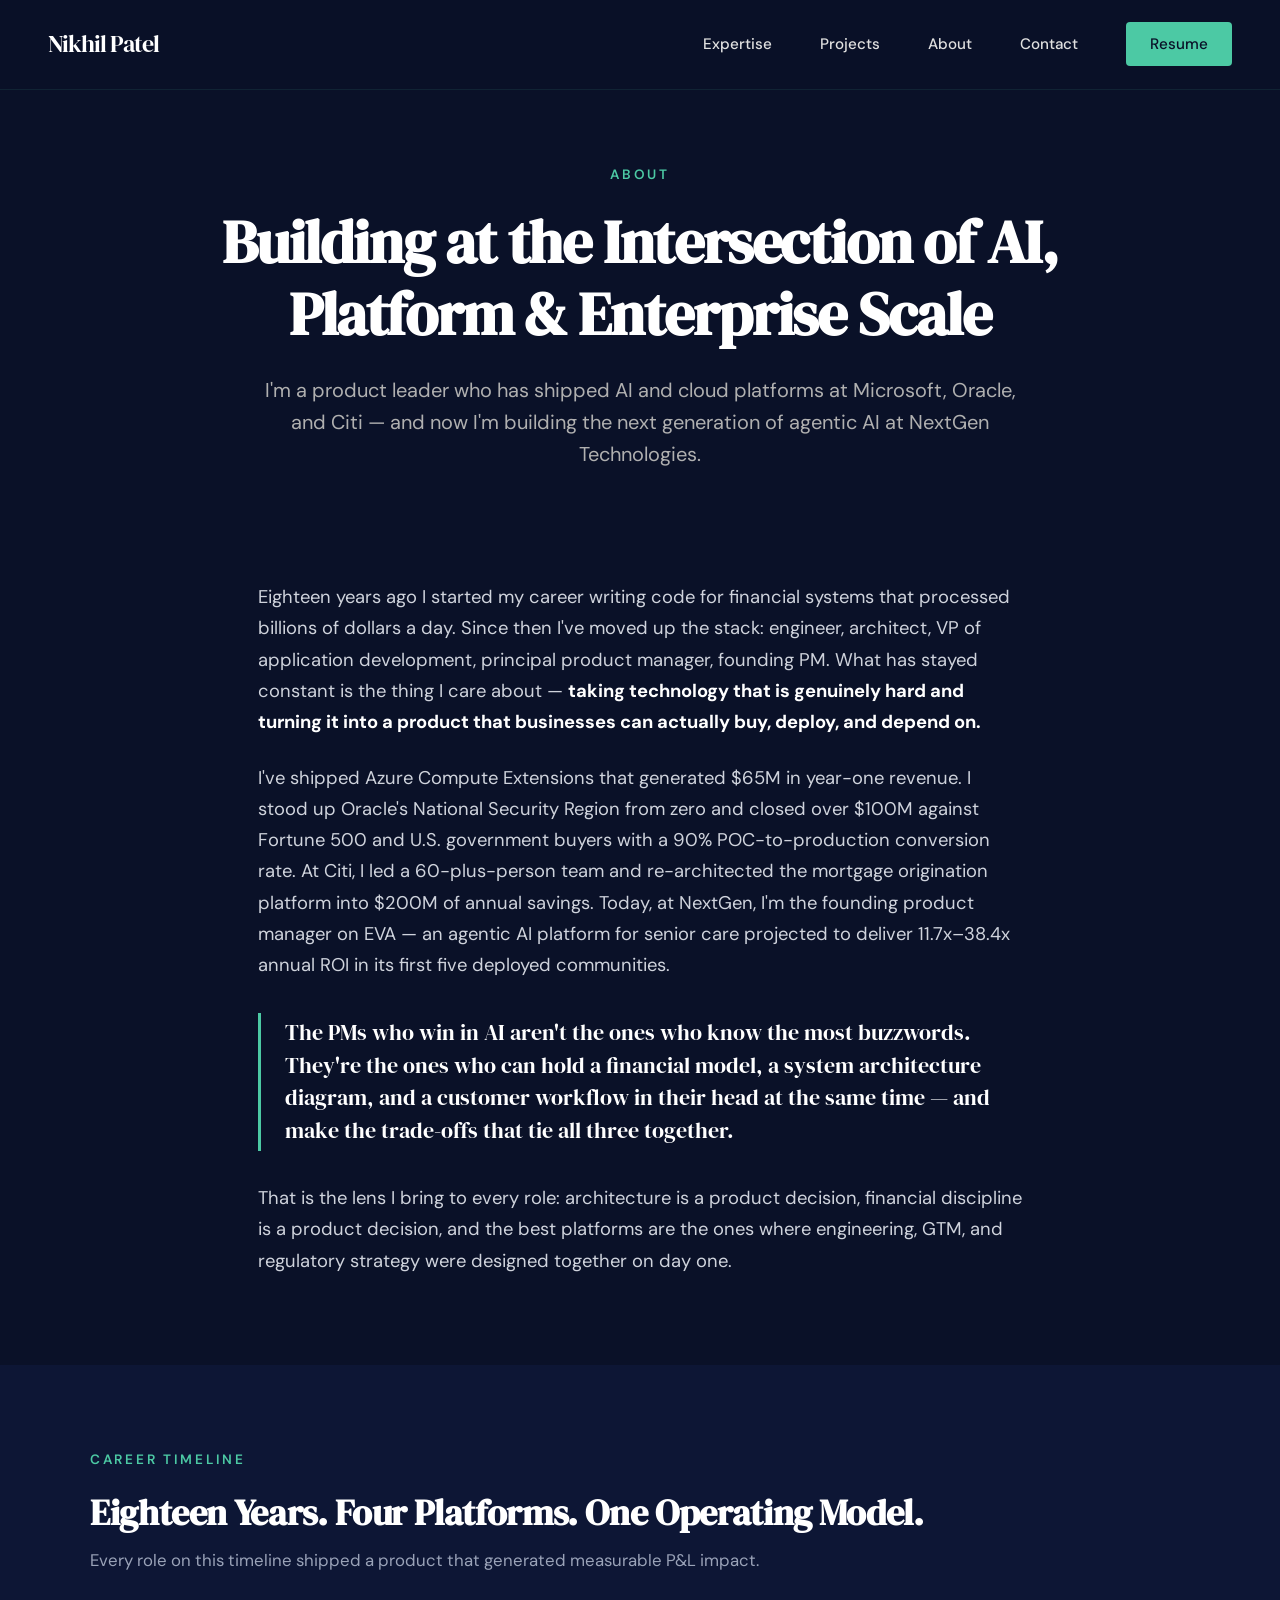
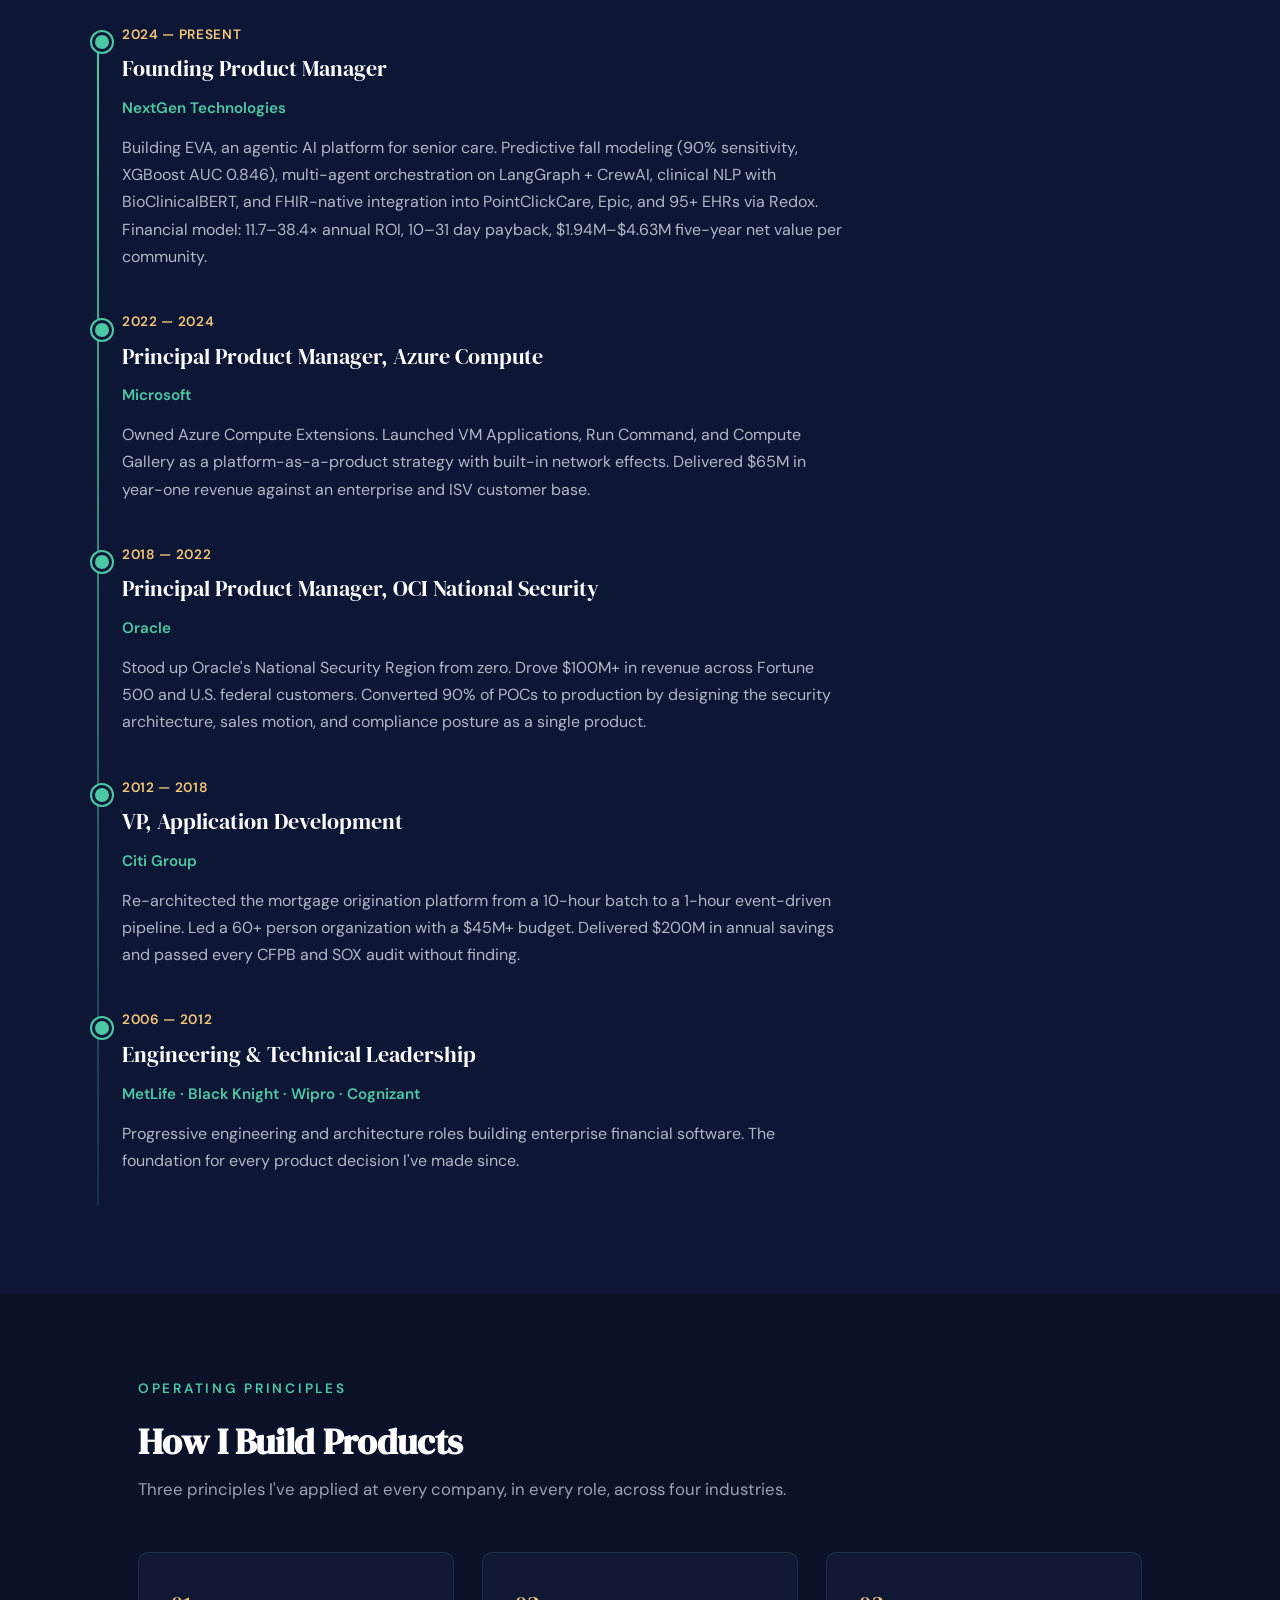
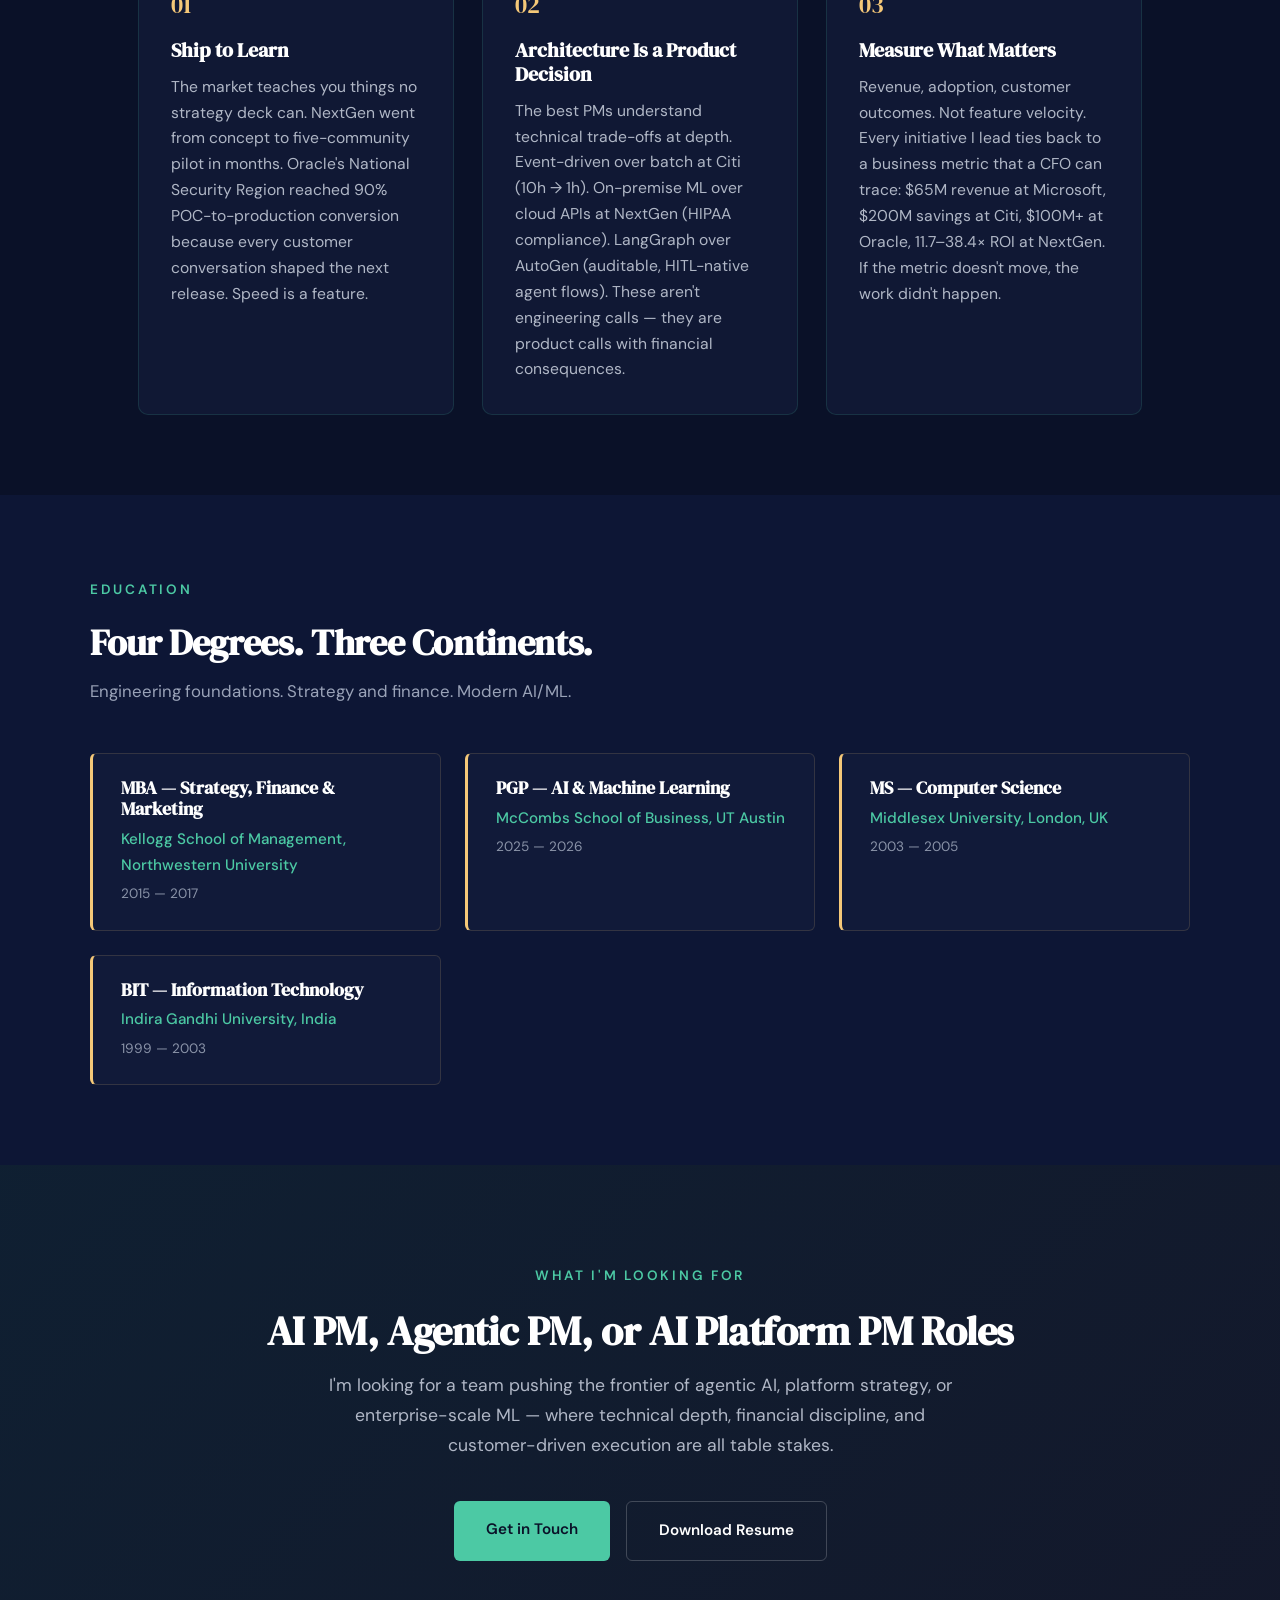
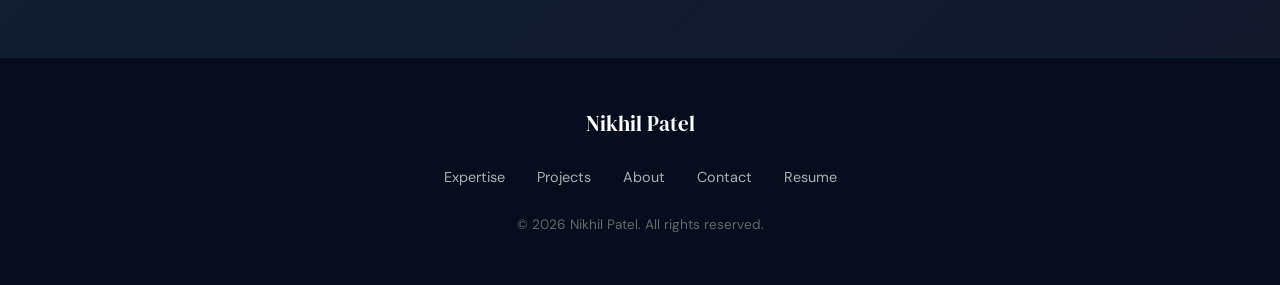
==== commit 3c7a864f: "Polish site: rebuild About & Contact, rename to 'Lessons Learned' - Rebuild about.html as a self-con" ====
--- a/about.html
+++ b/about.html
@@ -1,180 +1,472 @@
-<!DOCTYPE html>
-<html lang="en">
-<head>
-    <meta charset="UTF-8">
-    <meta name="viewport" content="width=device-width, initial-scale=1.0">
-    <title>About - Nikhil Patel</title>
-    <link rel="stylesheet" href="styles.css">
-    <link href="https://fonts.googleapis.com/css2?family=DM+Sans:wght@400;500;700&family=DM+Serif+Display:wght@400&display=swap" rel="stylesheet">
-</head>
-<body>
-    <!-- Navigation -->
-    <nav class="navbar">
-        <div class="container">
-            <div class="nav-wrapper">
-                <div class="nav-brand">
-                    <a href="index.html">Nikhil Patel</a>
-                </div>
-                <button class="hamburger" id="hamburger">
-                    <span></span>
-                    <span></span>
-                    <span></span>
-                </button>
-                <ul class="nav-links" id="navLinks">
-                    <li><a href="index.html#projects">Projects</a></li>
-                    <li><a href="about.html">About</a></li>
-                    <li><a href="contact.html">Contact</a></li>
-                    <li><a href="Nikhil_Resume.pdf" class="cta-button">Download Resume</a></li>
-                </ul>
-            </div>
-        </div>
-    </nav>
-
-    <!-- Page Header -->
-    <header class="page-header">
-        <div class="container">
-            <div class="header-content">
-                <p class="eyebrow">ABOUT</p>
-                <h1>Building at the Intersection of AI, Platform, and Enterprise Scale</h1>
-                <p class="description">I'm a product leader who has shipped AI and cloud platforms at Microsoft, Oracle, and Citi — and now I'm building my own. Here's what drives me.</p>
-            </div>
-        </div>
-    </header>
-
-    <!-- Career Timeline -->
-    <section class="timeline">
-        <div class="container">
-            <h2>Career Timeline</h2>
-            <div class="timeline-content">
-                <div class="timeline-item">
-                    <div class="timeline-marker"></div>
-                    <div class="timeline-body">
-                        <h3>2024–Present</h3>
-                        <p class="position">Founding Product Manager, NextGen Technologies</p>
-                        <p>Building EVA, an AI-powered predictive care platform for senior living. Leading product strategy, ML architecture, and go-to-market.</p>
-                    </div>
-                </div>
-
-                <div class="timeline-item">
-                    <div class="timeline-marker"></div>
-                    <div class="timeline-body">
-                        <h3>2022–2024</h3>
-                        <p class="position">Principal Product Manager, Microsoft</p>
-                        <p>Owned Azure Compute Extensions. Launched VM Apps, Run Command, Compute Gallery. $65M revenue in Y1.</p>
-                    </div>
-                </div>
-
-                <div class="timeline-item">
-                    <div class="timeline-marker"></div>
-                    <div class="timeline-body">
-                        <h3>2018–2022</h3>
-                        <p class="position">Principal Product Manager, Oracle</p>
-                        <p>Built OCI National Security Region from zero. $100M+ revenue. 90% POC conversion with Fortune 500 and government clients.</p>
-                    </div>
-                </div>
-
-                <div class="timeline-item">
-                    <div class="timeline-marker"></div>
-                    <div class="timeline-body">
-                        <h3>2012–2018</h3>
-                        <p class="position">VP Application Development, Citi Group</p>
-                        <p>Re-architected mortgage origination platform. $200M annual savings. Led 60+ team with $45M+ budget.</p>
-                    </div>
-                </div>
-
-                <div class="timeline-item">
-                    <div class="timeline-marker"></div>
-                    <div class="timeline-body">
-                        <h3>2006–2012</h3>
-                        <p class="position">Engineering & Technical Leadership</p>
-                        <p>Progressive roles at MetLife, Black Knight, Wipro, and Cognizant building enterprise financial software.</p>
-                    </div>
-                </div>
-            </div>
-        </div>
-    </section>
-
-    <!-- Education -->
-    <section class="education">
-        <div class="container">
-            <h2>Education</h2>
-            <div class="education-grid">
-                <div class="education-card">
-                    <h3>MBA, Strategy, Finance & Marketing</h3>
-                    <p>Northwestern University, Kellogg School of Management (2015–2017)</p>
-                </div>
-                <div class="education-card">
-                    <h3>PGP-AIML (AI & Machine Learning)</h3>
-                    <p>UT Austin McCombs School of Business (2025–2026)</p>
-                </div>
-                <div class="education-card">
-                    <h3>MS Computer Science</h3>
-                    <p>Middlesex University, London UK (2003–2005)</p>
-                </div>
-                <div class="education-card">
-                    <h3>BIT</h3>
-                    <p>Indira Gandhi University, India (1999–2003)</p>
-                </div>
-            </div>
-        </div>
-    </section>
-
-    <!-- Product Philosophy -->
-    <section class="philosophy">
-        <div class="container">
-            <h2>My Product Philosophy</h2>
-            <div class="philosophy-grid">
-                <div class="philosophy-card">
-                    <h3>Ship to Learn</h3>
-                    <p>I believe in getting product in front of users fast. At NextGen, we went from concept to 5-community pilot in months, not years. At Oracle, I used POC-driven sales to achieve 90% conversion. The market teaches you things no strategy deck can.</p>
-                </div>
-                <div class="philosophy-card">
-                    <h3>Architecture is a Product Decision</h3>
-                    <p>The best PMs understand technical trade-offs at a deep level. Whether it's choosing event-driven over batch processing (Citi: 10hrs→1hr) or on-premise ML over cloud APIs (EVA: HIPAA compliance), architecture decisions ARE product decisions.</p>
-                </div>
-                <div class="philosophy-card">
-                    <h3>Measure What Matters</h3>
-                    <p>Revenue, adoption, customer outcomes. Not feature velocity. Every initiative I lead ties back to a business metric: $65M revenue at Microsoft, 30% faster response at NextGen, $200M savings at Citi.</p>
-                </div>
-            </div>
-        </div>
-    </section>
-
-    <!-- What I'm Looking For -->
-    <section class="looking-for">
-        <div class="container">
-            <h2>What I'm Looking For</h2>
-            <p>I'm seeking AI PM, Agentic PM, or AI Platform PM roles where I can apply my experience building and scaling AI/ML platforms at companies pushing the frontier of what's possible with AI.</p>
-            <div class="button-group">
-                <a href="contact.html" class="cta-button">Get in Touch</a>
-                <a href="Nikhil_Resume.pdf" class="cta-button secondary">Download Resume</a>
-            </div>
-        </div>
-    </section>
-
-    <!-- Footer -->
-    <footer class="footer">
-        <div class="container">
-            <p>&copy; 2026 Nikhil Patel. All rights reserved.</p>
-        </div>
-    </footer>
-
-    <script>
-        const hamburger = document.getElementById('hamburger');
-        const navLinks = document.getElementById('navLinks');
-
-        hamburger.addEventListener('click', () => {
-            navLinks.classList.toggle('active');
-            hamburger.classList.toggle('active');
-        });
-
-        // Close menu when a link is clicked
-        document.querySelectorAll('.nav-links a').forEach(link => {
-            link.addEventListener('click', () => {
-                navLinks.classList.remove('active');
-                hamburger.classList.remove('active');
-            });
-        });
-    </script>
-</body>
-</html>
+<!DOCTYPE html>
+<html lang="en">
+<head>
+    <meta charset="UTF-8">
+    <meta name="viewport" content="width=device-width, initial-scale=1.0">
+    <title>About — Nikhil Patel | AI Platform Product Leader</title>
+    <meta name="description" content="18 years turning complex AI and cloud platforms into products that generate hundreds of millions in revenue. Microsoft, Oracle, Citi, NextGen.">
+    <link href="https://fonts.googleapis.com/css2?family=DM+Sans:wght@400;500;600;700&family=DM+Serif+Display:wght@400&display=swap" rel="stylesheet">
+    <style>
+        * { margin: 0; padding: 0; box-sizing: border-box; }
+
+        body {
+            font-family: 'DM Sans', sans-serif;
+            background-color: #0a1128;
+            color: #e0e0e0;
+            line-height: 1.7;
+            overflow-x: hidden;
+            -webkit-font-smoothing: antialiased;
+        }
+
+        h1, h2, h3, h4 { font-family: 'DM Serif Display', serif; color: #ffffff; line-height: 1.2; }
+
+        a { color: inherit; text-decoration: none; }
+
+        /* Navigation */
+        nav {
+            position: fixed;
+            top: 0; left: 0; right: 0;
+            background: rgba(10, 17, 40, 0.95);
+            backdrop-filter: blur(10px);
+            padding: 1.5rem 3rem;
+            display: flex;
+            justify-content: space-between;
+            align-items: center;
+            z-index: 1000;
+            border-bottom: 1px solid rgba(76, 201, 164, 0.1);
+        }
+        .nav-logo {
+            font-family: 'DM Serif Display', serif;
+            font-size: 1.5rem;
+            color: #ffffff;
+            letter-spacing: -1px;
+        }
+        .nav-links {
+            display: flex;
+            gap: 3rem;
+            align-items: center;
+            list-style: none;
+        }
+        .nav-links a {
+            color: #e0e0e0;
+            font-size: 0.95rem;
+            font-weight: 500;
+            transition: color 0.3s ease;
+        }
+        .nav-links a:hover { color: #4CC9A4; }
+        .nav-cta {
+            background: #4CC9A4;
+            color: #0a1128 !important;
+            padding: 0.75rem 1.5rem;
+            border-radius: 4px;
+            font-weight: 600;
+            font-size: 0.9rem;
+            transition: all 0.3s ease;
+        }
+        .nav-cta:hover { background: #F5C878; transform: translateY(-2px); }
+        .hamburger { display: none; flex-direction: column; cursor: pointer; gap: 6px; }
+        .hamburger span { width: 25px; height: 2.5px; background: #e0e0e0; border-radius: 2px; transition: all 0.3s ease; }
+
+        /* Page header */
+        .page-header {
+            padding: 10rem 3rem 5rem;
+            max-width: 1100px;
+            margin: 0 auto;
+            text-align: center;
+        }
+        .eyebrow {
+            display: inline-block;
+            color: #4CC9A4;
+            font-size: 0.85rem;
+            font-weight: 600;
+            letter-spacing: 0.2em;
+            text-transform: uppercase;
+            margin-bottom: 1.25rem;
+        }
+        .page-header h1 {
+            font-size: clamp(2.5rem, 5vw, 3.75rem);
+            margin-bottom: 1.5rem;
+            letter-spacing: -0.02em;
+        }
+        .page-header .lede {
+            font-size: 1.25rem;
+            color: #b0b0b0;
+            max-width: 780px;
+            margin: 0 auto;
+            line-height: 1.6;
+        }
+
+        /* Section wrapper */
+        .section {
+            padding: 5rem 3rem;
+            max-width: 1100px;
+            margin: 0 auto;
+        }
+        .section-title {
+            font-size: 2.25rem;
+            margin-bottom: 0.75rem;
+            letter-spacing: -0.01em;
+        }
+        .section-subtitle {
+            color: #9aa3b8;
+            font-size: 1.05rem;
+            margin-bottom: 3rem;
+            max-width: 720px;
+        }
+
+        /* Narrative intro */
+        .narrative {
+            padding: 2rem 3rem 4rem;
+            max-width: 860px;
+            margin: 0 auto;
+        }
+        .narrative p {
+            font-size: 1.15rem;
+            color: #cfd3dc;
+            margin-bottom: 1.5rem;
+        }
+        .narrative p strong { color: #ffffff; }
+        .narrative .pullquote {
+            border-left: 3px solid #4CC9A4;
+            padding: 0.25rem 0 0.25rem 1.5rem;
+            margin: 2rem 0;
+            font-family: 'DM Serif Display', serif;
+            font-size: 1.35rem;
+            color: #ffffff;
+            line-height: 1.5;
+        }
+
+        /* Timeline */
+        .timeline-wrap {
+            background: #0d1635;
+            padding: 5rem 3rem;
+        }
+        .timeline-inner { max-width: 1100px; margin: 0 auto; }
+        .timeline {
+            position: relative;
+            margin-top: 3rem;
+            padding-left: 2rem;
+        }
+        .timeline::before {
+            content: '';
+            position: absolute;
+            left: 7px;
+            top: 8px;
+            bottom: 8px;
+            width: 2px;
+            background: linear-gradient(180deg, #4CC9A4, rgba(76, 201, 164, 0.15));
+        }
+        .tl-item { position: relative; padding-bottom: 2.5rem; }
+        .tl-item::before {
+            content: '';
+            position: absolute;
+            left: -1.85rem;
+            top: 0.6rem;
+            width: 14px;
+            height: 14px;
+            border-radius: 50%;
+            background: #4CC9A4;
+            border: 3px solid #0d1635;
+            box-shadow: 0 0 0 2px #4CC9A4;
+        }
+        .tl-date {
+            color: #F5C878;
+            font-size: 0.85rem;
+            font-weight: 600;
+            letter-spacing: 0.05em;
+            text-transform: uppercase;
+            margin-bottom: 0.35rem;
+        }
+        .tl-role {
+            font-family: 'DM Serif Display', serif;
+            font-size: 1.35rem;
+            color: #ffffff;
+            margin-bottom: 0.5rem;
+        }
+        .tl-company { color: #4CC9A4; font-weight: 600; font-size: 0.95rem; margin-bottom: 0.75rem; }
+        .tl-desc { color: #b0b7c6; font-size: 1rem; max-width: 720px; }
+
+        /* Philosophy cards */
+        .cards-grid {
+            display: grid;
+            grid-template-columns: repeat(auto-fit, minmax(300px, 1fr));
+            gap: 1.75rem;
+            margin-top: 2.5rem;
+        }
+        .card {
+            background: rgba(20, 30, 60, 0.6);
+            border: 1px solid rgba(76, 201, 164, 0.15);
+            border-radius: 10px;
+            padding: 2rem;
+            transition: all 0.3s ease;
+        }
+        .card:hover {
+            border-color: rgba(76, 201, 164, 0.4);
+            transform: translateY(-4px);
+        }
+        .card-num {
+            color: #F5C878;
+            font-family: 'DM Serif Display', serif;
+            font-size: 1.5rem;
+            margin-bottom: 0.75rem;
+        }
+        .card h3 {
+            font-size: 1.25rem;
+            margin-bottom: 0.75rem;
+        }
+        .card p {
+            color: #b0b7c6;
+            font-size: 0.98rem;
+            line-height: 1.65;
+        }
+
+        /* Education */
+        .edu-wrap { background: #0d1635; padding: 5rem 3rem; }
+        .edu-inner { max-width: 1100px; margin: 0 auto; }
+        .edu-grid {
+            display: grid;
+            grid-template-columns: repeat(auto-fit, minmax(280px, 1fr));
+            gap: 1.5rem;
+            margin-top: 2.5rem;
+        }
+        .edu-card {
+            background: rgba(20, 30, 60, 0.6);
+            border: 1px solid rgba(245, 200, 120, 0.15);
+            border-left: 3px solid #F5C878;
+            padding: 1.5rem 1.75rem;
+            border-radius: 6px;
+        }
+        .edu-card h3 {
+            font-size: 1.1rem;
+            margin-bottom: 0.4rem;
+            color: #ffffff;
+        }
+        .edu-card .school { color: #4CC9A4; font-size: 0.95rem; font-weight: 500; }
+        .edu-card .years { color: #8a93a8; font-size: 0.85rem; margin-top: 0.25rem; }
+
+        /* CTA */
+        .cta-section {
+            padding: 6rem 3rem;
+            text-align: center;
+            background: linear-gradient(135deg, rgba(76, 201, 164, 0.08) 0%, rgba(245, 200, 120, 0.04) 100%);
+        }
+        .cta-section h2 {
+            font-size: 2.5rem;
+            margin-bottom: 1rem;
+            letter-spacing: -0.01em;
+        }
+        .cta-section p {
+            color: #b0b7c6;
+            font-size: 1.1rem;
+            max-width: 640px;
+            margin: 0 auto 2.5rem;
+        }
+        .btn-row { display: flex; gap: 1rem; justify-content: center; flex-wrap: wrap; }
+        .btn {
+            padding: 1rem 2rem;
+            border-radius: 6px;
+            font-weight: 600;
+            font-size: 0.95rem;
+            transition: all 0.3s ease;
+            display: inline-block;
+        }
+        .btn-primary { background: #4CC9A4; color: #0a1128; }
+        .btn-primary:hover { background: #F5C878; transform: translateY(-2px); }
+        .btn-secondary { background: transparent; color: #ffffff; border: 1px solid rgba(255,255,255,0.2); }
+        .btn-secondary:hover { border-color: #4CC9A4; color: #4CC9A4; }
+
+        /* Footer */
+        footer {
+            padding: 3rem;
+            background: #070d1f;
+            border-top: 1px solid rgba(76, 201, 164, 0.1);
+            text-align: center;
+        }
+        .footer-content { max-width: 1200px; margin: 0 auto; }
+        .footer-name { font-family: 'DM Serif Display', serif; font-size: 1.3rem; color: #ffffff; margin-bottom: 1.5rem; }
+        .footer-links { display: flex; gap: 2rem; justify-content: center; margin-bottom: 1.5rem; flex-wrap: wrap; }
+        .footer-links a { color: #b0b0b0; font-size: 0.9rem; transition: color 0.3s ease; }
+        .footer-links a:hover { color: #4CC9A4; }
+        .footer-copyright { color: #666; font-size: 0.85rem; }
+
+        /* Responsive */
+        @media (max-width: 768px) {
+            nav { padding: 1rem 1.5rem; }
+            .nav-links { display: none; position: fixed; top: 70px; left: 0; right: 0; background: rgba(10, 17, 40, 0.98); flex-direction: column; padding: 2rem; gap: 1.5rem; }
+            .nav-links.active { display: flex; }
+            .hamburger { display: flex; }
+            .page-header { padding: 7rem 1.5rem 3rem; }
+            .section, .timeline-wrap, .edu-wrap, .cta-section { padding-left: 1.5rem; padding-right: 1.5rem; }
+            .page-header h1 { font-size: 2.25rem; }
+            .section-title { font-size: 1.75rem; }
+            .cta-section h2 { font-size: 1.85rem; }
+        }
+    </style>
+</head>
+<body>
+
+    <nav>
+        <div class="nav-logo"><a href="index.html">Nikhil Patel</a></div>
+        <ul class="nav-links" id="navLinks">
+            <li><a href="index.html#competencies">Expertise</a></li>
+            <li><a href="index.html#projects">Projects</a></li>
+            <li><a href="about.html">About</a></li>
+            <li><a href="contact.html">Contact</a></li>
+            <li><a href="Nikhil_Resume.pdf" class="nav-cta">Resume</a></li>
+        </ul>
+        <div class="hamburger" id="hamburger"><span></span><span></span><span></span></div>
+    </nav>
+
+    <header class="page-header">
+        <div class="eyebrow">About</div>
+        <h1>Building at the Intersection of AI, Platform &amp; Enterprise Scale</h1>
+        <p class="lede">I'm a product leader who has shipped AI and cloud platforms at Microsoft, Oracle, and Citi — and now I'm building the next generation of agentic AI at NextGen Technologies.</p>
+    </header>
+
+    <section class="narrative">
+        <p>Eighteen years ago I started my career writing code for financial systems that processed billions of dollars a day. Since then I've moved up the stack: engineer, architect, VP of application development, principal product manager, founding PM. What has stayed constant is the thing I care about — <strong>taking technology that is genuinely hard and turning it into a product that businesses can actually buy, deploy, and depend on.</strong></p>
+        <p>I've shipped Azure Compute Extensions that generated $65M in year-one revenue. I stood up Oracle's National Security Region from zero and closed over $100M against Fortune 500 and U.S. government buyers with a 90% POC-to-production conversion rate. At Citi, I led a 60-plus-person team and re-architected the mortgage origination platform into $200M of annual savings. Today, at NextGen, I'm the founding product manager on EVA — an agentic AI platform for senior care projected to deliver 11.7x–38.4x annual ROI in its first five deployed communities.</p>
+        <p class="pullquote">The PMs who win in AI aren't the ones who know the most buzzwords. They're the ones who can hold a financial model, a system architecture diagram, and a customer workflow in their head at the same time — and make the trade-offs that tie all three together.</p>
+        <p>That is the lens I bring to every role: architecture is a product decision, financial discipline is a product decision, and the best platforms are the ones where engineering, GTM, and regulatory strategy were designed together on day one.</p>
+    </section>
+
+    <div class="timeline-wrap">
+        <div class="timeline-inner">
+            <div class="eyebrow">Career Timeline</div>
+            <h2 class="section-title">Eighteen Years. Four Platforms. One Operating Model.</h2>
+            <p class="section-subtitle">Every role on this timeline shipped a product that generated measurable P&amp;L impact.</p>
+
+            <div class="timeline">
+                <div class="tl-item">
+                    <div class="tl-date">2024 — Present</div>
+                    <div class="tl-role">Founding Product Manager</div>
+                    <div class="tl-company">NextGen Technologies</div>
+                    <div class="tl-desc">Building EVA, an agentic AI platform for senior care. Predictive fall modeling (90% sensitivity, XGBoost AUC 0.846), multi-agent orchestration on LangGraph + CrewAI, clinical NLP with BioClinicalBERT, and FHIR-native integration into PointClickCare, Epic, and 95+ EHRs via Redox. Financial model: 11.7–38.4× annual ROI, 10–31 day payback, $1.94M–$4.63M five-year net value per community.</div>
+                </div>
+
+                <div class="tl-item">
+                    <div class="tl-date">2022 — 2024</div>
+                    <div class="tl-role">Principal Product Manager, Azure Compute</div>
+                    <div class="tl-company">Microsoft</div>
+                    <div class="tl-desc">Owned Azure Compute Extensions. Launched VM Applications, Run Command, and Compute Gallery as a platform-as-a-product strategy with built-in network effects. Delivered $65M in year-one revenue against an enterprise and ISV customer base.</div>
+                </div>
+
+                <div class="tl-item">
+                    <div class="tl-date">2018 — 2022</div>
+                    <div class="tl-role">Principal Product Manager, OCI National Security</div>
+                    <div class="tl-company">Oracle</div>
+                    <div class="tl-desc">Stood up Oracle's National Security Region from zero. Drove $100M+ in revenue across Fortune 500 and U.S. federal customers. Converted 90% of POCs to production by designing the security architecture, sales motion, and compliance posture as a single product.</div>
+                </div>
+
+                <div class="tl-item">
+                    <div class="tl-date">2012 — 2018</div>
+                    <div class="tl-role">VP, Application Development</div>
+                    <div class="tl-company">Citi Group</div>
+                    <div class="tl-desc">Re-architected the mortgage origination platform from a 10-hour batch to a 1-hour event-driven pipeline. Led a 60+ person organization with a $45M+ budget. Delivered $200M in annual savings and passed every CFPB and SOX audit without finding.</div>
+                </div>
+
+                <div class="tl-item">
+                    <div class="tl-date">2006 — 2012</div>
+                    <div class="tl-role">Engineering &amp; Technical Leadership</div>
+                    <div class="tl-company">MetLife · Black Knight · Wipro · Cognizant</div>
+                    <div class="tl-desc">Progressive engineering and architecture roles building enterprise financial software. The foundation for every product decision I've made since.</div>
+                </div>
+            </div>
+        </div>
+    </div>
+
+    <section class="section">
+        <div class="eyebrow">Operating Principles</div>
+        <h2 class="section-title">How I Build Products</h2>
+        <p class="section-subtitle">Three principles I've applied at every company, in every role, across four industries.</p>
+
+        <div class="cards-grid">
+            <div class="card">
+                <div class="card-num">01</div>
+                <h3>Ship to Learn</h3>
+                <p>The market teaches you things no strategy deck can. NextGen went from concept to five-community pilot in months. Oracle's National Security Region reached 90% POC-to-production conversion because every customer conversation shaped the next release. Speed is a feature.</p>
+            </div>
+            <div class="card">
+                <div class="card-num">02</div>
+                <h3>Architecture Is a Product Decision</h3>
+                <p>The best PMs understand technical trade-offs at depth. Event-driven over batch at Citi (10h → 1h). On-premise ML over cloud APIs at NextGen (HIPAA compliance). LangGraph over AutoGen (auditable, HITL-native agent flows). These aren't engineering calls — they are product calls with financial consequences.</p>
+            </div>
+            <div class="card">
+                <div class="card-num">03</div>
+                <h3>Measure What Matters</h3>
+                <p>Revenue, adoption, customer outcomes. Not feature velocity. Every initiative I lead ties back to a business metric that a CFO can trace: $65M revenue at Microsoft, $200M savings at Citi, $100M+ at Oracle, 11.7–38.4× ROI at NextGen. If the metric doesn't move, the work didn't happen.</p>
+            </div>
+        </div>
+    </section>
+
+    <div class="edu-wrap">
+        <div class="edu-inner">
+            <div class="eyebrow">Education</div>
+            <h2 class="section-title">Four Degrees. Three Continents.</h2>
+            <p class="section-subtitle">Engineering foundations. Strategy and finance. Modern AI/ML.</p>
+
+            <div class="edu-grid">
+                <div class="edu-card">
+                    <h3>MBA — Strategy, Finance &amp; Marketing</h3>
+                    <div class="school">Kellogg School of Management, Northwestern University</div>
+                    <div class="years">2015 — 2017</div>
+                </div>
+                <div class="edu-card">
+                    <h3>PGP — AI &amp; Machine Learning</h3>
+                    <div class="school">McCombs School of Business, UT Austin</div>
+                    <div class="years">2025 — 2026</div>
+                </div>
+                <div class="edu-card">
+                    <h3>MS — Computer Science</h3>
+                    <div class="school">Middlesex University, London, UK</div>
+                    <div class="years">2003 — 2005</div>
+                </div>
+                <div class="edu-card">
+                    <h3>BIT — Information Technology</h3>
+                    <div class="school">Indira Gandhi University, India</div>
+                    <div class="years">1999 — 2003</div>
+                </div>
+            </div>
+        </div>
+    </div>
+
+    <section class="cta-section">
+        <div class="eyebrow">What I'm Looking For</div>
+        <h2>AI PM, Agentic PM, or AI Platform PM Roles</h2>
+        <p>I'm looking for a team pushing the frontier of agentic AI, platform strategy, or enterprise-scale ML — where technical depth, financial discipline, and customer-driven execution are all table stakes.</p>
+        <div class="btn-row">
+            <a href="contact.html" class="btn btn-primary">Get in Touch</a>
+            <a href="Nikhil_Resume.pdf" class="btn btn-secondary">Download Resume</a>
+        </div>
+    </section>
+
+    <footer>
+        <div class="footer-content">
+            <div class="footer-name">Nikhil Patel</div>
+            <div class="footer-links">
+                <a href="index.html#competencies">Expertise</a>
+                <a href="index.html#projects">Projects</a>
+                <a href="about.html">About</a>
+                <a href="contact.html">Contact</a>
+                <a href="Nikhil_Resume.pdf">Resume</a>
+            </div>
+            <div class="footer-copyright">© 2026 Nikhil Patel. All rights reserved.</div>
+        </div>
+    </footer>
+
+    <script>
+        const hamburger = document.getElementById('hamburger');
+        const navLinks = document.getElementById('navLinks');
+        hamburger.addEventListener('click', () => {
+            hamburger.classList.toggle('active');
+            navLinks.classList.toggle('active');
+        });
+        document.querySelectorAll('.nav-links a').forEach(link => {
+            link.addEventListener('click', () => {
+                navLinks.classList.remove('active');
+                hamburger.classList.remove('active');
+            });
+        });
+    </script>
+</body>
+</html>
